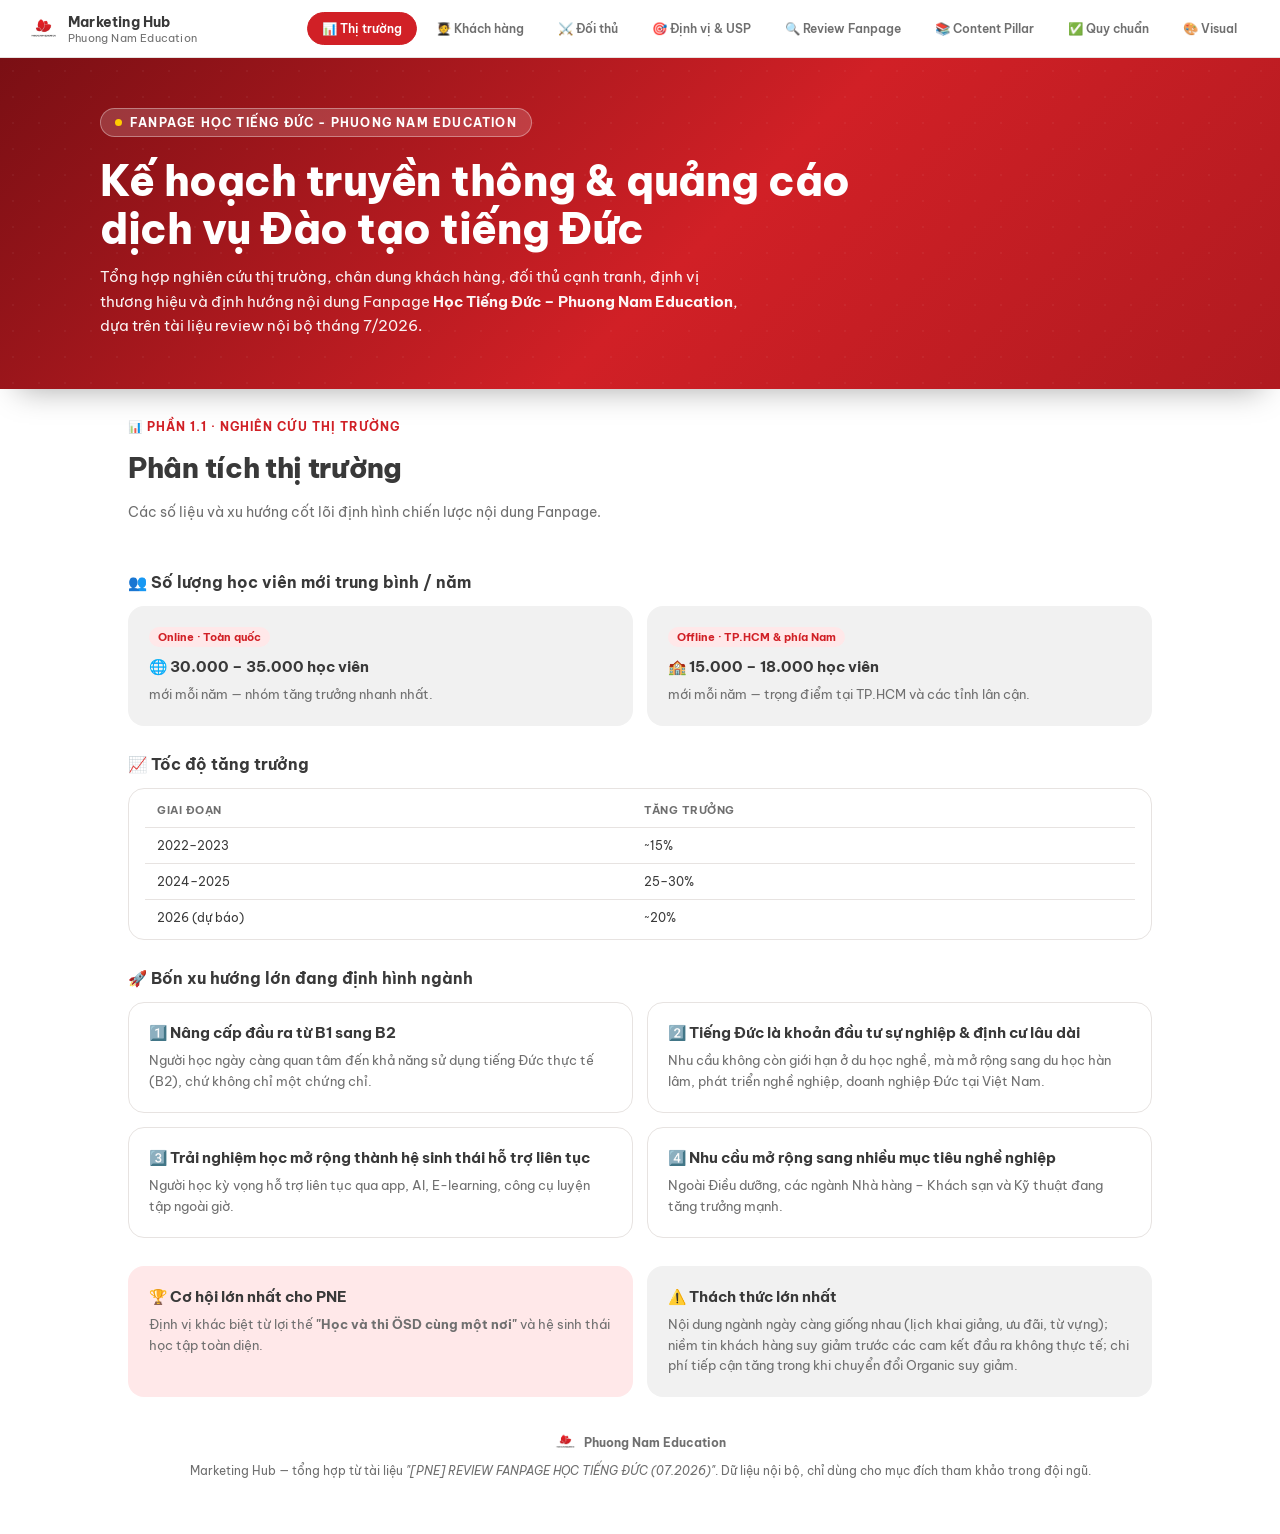
==== index.html @ 2442c5c2 "Add files via upload" ====
<html lang="vi"><head>
<meta charset="UTF-8">
<meta name="viewport" content="width=device-width, initial-scale=1.0">
<title>Marketing Hub · Phuong Nam Education</title>
<link rel="preconnect" href="https://fonts.googleapis.com">
<link rel="preconnect" href="https://fonts.gstatic.com" crossorigin="">
<link href="https://fonts.googleapis.com/css2?family=Be+Vietnam+Pro:ital,wght@0,400;0,500;0,600;0,700;0,800;1,400&amp;display=swap" rel="stylesheet">
<style>
  :root{
    --red:#D12026;
    --red-dark:#7A0F14;
    --red-mid:#B01A20;
    --red-soft:#E94B51;
    --red-pale:#FFE8E9;
    --gold:#FFCC00;
    --green:#1E9E4E;
    --green-bg:#EAF9EF;
    --bg:#FFFFFF;
    --panel:#F1F1F1;
    --ink:#393939;
    --ink-soft:#6F6F6F;
    --line:#E7E3E1;
    --radius:16px;
  }
  *{box-sizing:border-box;}
  html{scroll-behavior:smooth;}
  body{
    margin:0;
    font-family:'Be Vietnam Pro', sans-serif;
    color:var(--ink);
    background:var(--bg);
    -webkit-font-smoothing:antialiased;
  }
  a{color:inherit;}
  img{max-width:100%;display:block;}

  /* ===== Top bar ===== */
  .topbar{
    position:sticky; top:0; z-index:50;
    display:flex; align-items:center; justify-content:space-between; gap:16px;
    padding:12px 28px;
    background:rgba(255,255,255,0.94);
    backdrop-filter:blur(10px);
    border-bottom:1px solid var(--line);
  }
  .topbar .brand{display:flex; align-items:center; gap:10px; flex:none;}
  .topbar .brand img{height:30px; width:auto;}
  .topbar .brand-text{font-weight:700; font-size:13.5px; letter-spacing:.2px;}
  .topbar .brand-text span{display:block; font-weight:400; font-size:10.5px; color:var(--ink-soft);}
  nav.tabs{display:flex; gap:4px; overflow-x:auto; scrollbar-width:none;}
  nav.tabs::-webkit-scrollbar{display:none;}
  nav.tabs button{
    white-space:nowrap; cursor:pointer;
    font-family:inherit; font-size:12.3px; font-weight:600;
    padding:8px 14px; border-radius:999px; border:1.5px solid transparent;
    background:transparent;
    color:var(--ink-soft); text-decoration:none;
    transition:background .15s, color .15s, border-color .15s;
  }
  nav.tabs button:hover{background:var(--panel); color:var(--ink);}
  nav.tabs button.active{background:var(--red); color:#fff; border-color:var(--red);}

  /* ===== Hero ===== */
  .hero{
    position:relative;
    padding:50px 28px 50px;
    background:linear-gradient(135deg, var(--red-dark) 0%, var(--red) 55%, var(--red-mid) 100%);
    color:#fff;
    overflow:hidden;
    box-shadow:0 18px 30px -18px rgba(0,0,0,.35);
  }
  .hero::after{
    content:"";
    position:absolute; inset:0;
    background-image:radial-gradient(circle, rgba(255,255,255,.30) 1.5px, transparent 1.5px);
    background-size:26px 26px;
    opacity:.14;
    pointer-events:none;
  }
  .hero-deco{
    position:absolute; top:50%; right:-40px; transform:translateY(-50%);
    width:460px; height:460px; opacity:.16; pointer-events:none; z-index:1;
  }
  @media(max-width:900px){.hero-deco{display:none;}}
  .hero-inner{max-width:1080px; margin:0 auto; position:relative; z-index:2;}
  .hero .eyebrow{
    display:inline-flex; align-items:center; gap:8px;
    font-size:12px; font-weight:700; letter-spacing:1.2px; text-transform:uppercase;
    background:rgba(255,255,255,.16); border:1px solid rgba(255,255,255,.35);
    padding:6px 14px; border-radius:999px; margin-bottom:20px;
  }
  .hero .eyebrow .dot{width:7px; height:7px; border-radius:50%; background:var(--gold);}
  .hero h1{font-size:clamp(26px, 4vw, 42px); font-weight:800; line-height:1.14; margin:0 0 12px; letter-spacing:-.5px;}
  .hero p.lead{font-size:15px; max-width:640px; line-height:1.65; color:rgba(255,255,255,.95); margin:0 0 0px;}

  .hero-nav-title{font-size:11.5px; font-weight:700; text-transform:uppercase; letter-spacing:1px; color:rgba(255,255,255,.75); margin-bottom:12px;}
  .hero-nav{display:grid; grid-template-columns:repeat(4,1fr); gap:10px;}
  @media(max-width:820px){.hero-nav{grid-template-columns:repeat(2,1fr);}}
  .hero-nav button{
    all:unset; cursor:pointer; box-sizing:border-box; font-family:inherit;
    display:flex; flex-direction:column; gap:4px;
    background:rgba(255,255,255,.13); border:1px solid rgba(255,255,255,.28);
    border-radius:14px; padding:13px 14px; width:100%;
    transition:background .15s, transform .15s;
  }
  .hero-nav button:hover{background:rgba(255,255,255,.24); transform:translateY(-2px);}
  .hero-nav .hn-emoji{font-size:18px;}
  .hero-nav .hn-label{font-size:12px; font-weight:700; color:#fff;}
  .hero-nav .hn-sub{font-size:10.5px; color:rgba(255,255,255,.8); line-height:1.3;}

  /* ===== Sections ===== */
  main{max-width:1080px; margin:0 auto; padding:0 28px;}
  .section{display:none;}
  .section.visible{display:block; animation:fadein .25s ease;}
  @keyframes fadein{from{opacity:0; transform:translateY(6px);} to{opacity:1; transform:translateY(0);}}
  section.pane{padding:120px 0 84px;}
  .sec-head{margin-bottom:48px; max-width:760px;}
  .sec-tag{
    display:inline-block; font-size:11.5px; font-weight:700; color:var(--red);
    text-transform:uppercase; letter-spacing:1px; margin:30px 0px 16px;
  }
  .sec-head h2{font-size:clamp(21px,3vw,28px); font-weight:800; margin:0 0 16px; letter-spacing:-.3px;}
  .sec-head p{font-size:14px; color:var(--ink-soft); line-height:1.65; margin:0;}

  h3.block-title{font-size:15.5px; font-weight:700; margin:0 0 14px; display:flex; align-items:center; gap:7px;}

  /* Cards / grids */
  .grid{display:grid; gap:14px;}
  .grid-2{grid-template-columns:repeat(2,1fr);}
  .grid-3{grid-template-columns:repeat(3,1fr);}
  .grid-4{grid-template-columns:repeat(4,1fr);}
  @media(max-width:820px){.grid-2,.grid-3,.grid-4{grid-template-columns:1fr;}}

  .card{
    background:var(--panel); border-radius:var(--radius); padding:20px;
    border:1px solid transparent;
  }
  .card.outline{background:#fff; border:1px solid var(--line);}
  .card h3{font-size:14.8px; font-weight:700; margin:0 0 8px; display:flex; align-items:center; gap:7px;}
  .card p{font-size:12.9px; color:var(--ink-soft); line-height:1.62; margin:0;}
  .card .badge{
    display:inline-block; font-size:10.5px; font-weight:700; color:var(--red);
    background:var(--red-pale); padding:3px 9px; border-radius:999px; margin-bottom:10px;
  }

  .pill-row{display:flex; flex-wrap:wrap; gap:6px; margin-top:10px;}
  .pill{font-size:11px; font-weight:600; background:#fff; border:1px solid var(--line); padding:4px 10px; border-radius:999px; color:var(--ink-soft);}

  table{width:100%; border-collapse:collapse; font-size:12.6px;}
  th,td{text-align:left; padding:10px 12px; border-bottom:1px solid var(--line); vertical-align:top;}
  th{font-size:10.5px; text-transform:uppercase; letter-spacing:.5px; color:var(--ink-soft); font-weight:700;}
  tr:last-child td{border-bottom:none;}
  .table-wrap{background:#fff; border:1px solid var(--line); border-radius:var(--radius); overflow:hidden; padding:4px 16px;}
  .table-wrap.compact table{font-size:12px;}

  .stars{color:var(--gold); letter-spacing:1px; text-shadow:0 0 1px rgba(0,0,0,.25);}

  blockquote{
    margin:0; padding:15px 17px; background:#fff; border-left:3px solid var(--red);
    border-radius:0 10px 10px 0; font-style:italic; font-size:13px; color:var(--ink);
  }

  .accordion{border:1px solid var(--line); border-radius:var(--radius); overflow:hidden; background:#fff;}
  .accordion + .accordion{margin-top:12px;}
  .accordion summary{
    cursor:pointer; list-style:none; padding:16px 20px; font-weight:700; font-size:14px;
    display:flex; align-items:center; justify-content:space-between; gap:12px;
  }
  .accordion summary::-webkit-details-marker{display:none;}
  .accordion summary .chev{color:var(--red); font-size:13px; transition:transform .2s; flex:none;}
  .accordion[open] summary .chev{transform:rotate(90deg);}
  .accordion .acc-body{padding:0 20px 20px; font-size:13px; color:var(--ink-soft); line-height:1.7;}
  .accordion .acc-body h4{color:var(--ink); font-size:12.6px; margin:14px 0 6px;}
  .accordion .acc-body ul{margin:6px 0; padding-left:18px;}

  .swatch{border-radius:12px; height:70px; display:flex; align-items:flex-end; padding:8px; position:relative;}
  .swatch span{background:rgba(255,255,255,.9); font-size:10.5px; font-weight:700; padding:3px 7px; border-radius:6px;}

  /* Pair table for Do/Dont, symmetric rows */
  .pair-table{display:flex; flex-direction:column; gap:8px;}
  .pair-head{display:grid; grid-template-columns:1fr 1fr; gap:12px; margin-bottom:2px;}
  .pair-head span{font-size:11px; font-weight:700; text-transform:uppercase; letter-spacing:.6px;}
  .pair-head .h-do{color:var(--green);} .pair-head .h-dont{color:var(--red);}
  .pair-row{display:grid; grid-template-columns:1fr 1fr; gap:12px;}
  @media(max-width:680px){.pair-row{grid-template-columns:1fr;}}
  .pair-cell{font-size:12.6px; line-height:1.55; padding:10px 13px; border-radius:10px; display:flex; gap:8px; align-items:flex-start;}
  .pair-cell .ic{flex:none; font-size:13px; line-height:1.4;}
  .pair-cell.pc-do{background:var(--green-bg); border-left:3px solid var(--green);}
  .pair-cell.pc-dont{background:var(--red-pale); border-left:3px solid var(--red);}

  .hook-table td:first-child, .hook-table th:first-child{width:36px; text-align:center; font-weight:700; color:var(--red);}

  .checklist{background:#fff; border:1px solid var(--line); border-radius:var(--radius); padding:8px 20px;}
  .checklist ul{margin:0; padding-left:0; list-style:none; font-size:13px; color:var(--ink); line-height:1;}
  .checklist li{padding:11px 0; border-bottom:1px solid var(--line); display:flex; gap:10px; align-items:flex-start;}
  .checklist li:last-child{border-bottom:none;}
  .checklist li::before{content:"☐"; color:var(--red); font-size:15px; flex:none; line-height:1.3;}

  .moodboard-fig{background:#fff; border:1px solid var(--line); border-radius:var(--radius); overflow:hidden;}
  .moodboard-fig img{width:100%; display:block;}
  .moodboard-fig figcaption{padding:12px 18px; font-size:12px; color:var(--ink-soft); border-top:1px solid var(--line);}

  footer{padding:34px 28px 56px; text-align:center; color:var(--ink-soft); font-size:12px;}
  footer .brand-mini{display:flex; align-items:center; justify-content:center; gap:8px; margin-bottom:10px;}
  footer .brand-mini img{height:22px;}
</style>
</head>
<body>
<header class="topbar">
  <div class="brand">
    <img src="[data-uri]" alt="Phuong Nam Education">
    <div class="brand-text">Marketing Hub<span>Phuong Nam Education</span></div>
  </div>
  <nav class="tabs" id="tabnav">
    <button data-target="thi-truong" class="active">📊 Thị trường</button>
    <button data-target="khach-hang" class="">🧑‍🎓 Khách hàng</button>
    <button data-target="doi-thu" class="">⚔️ Đối thủ</button>
    <button data-target="dinh-vi" class="">🎯 Định vị &amp; USP</button>
    <button data-target="review" class="">🔍 Review Fanpage</button>
    <button data-target="content" class="">📚 Content Pillar</button>
    <button data-target="quy-chuan" class="">✅ Quy chuẩn</button>
    <button data-target="visual" class="">🎨 Visual</button>
  </nav>
</header>

<section class="hero">
  
  <div class="hero-inner">
    <div class="eyebrow"><span class="dot"></span>Fanpage Học Tiếng Đức - Phuong Nam Education</div>
    <h1>Kế hoạch truyền thông &amp; quảng cáo<br>dịch vụ Đào tạo tiếng Đức</h1>
    <p class="lead">Tổng hợp nghiên cứu thị trường, chân dung khách hàng, đối thủ cạnh tranh, định vị thương hiệu và định hướng nội dung Fanpage <strong>Học Tiếng Đức – Phuong Nam Education</strong>, dựa trên tài liệu review nội bộ tháng 7/2026.</p>
  </div>
</section>

<main>
<section class="section visible" id="thi-truong">
<div class="pane">
  <div class="sec-head">
    <span class="sec-tag">📊 Phần 1.1 · Nghiên cứu thị trường</span>
    <h2>Phân tích thị trường</h2>
    <p>Các số liệu và xu hướng cốt lõi định hình chiến lược nội dung Fanpage.</p>
  </div>

  <h3 class="block-title">👥 Số lượng học viên mới trung bình / năm</h3>
  <div class="grid grid-2" style="margin-bottom:28px;">
    <div class="card">
      <span class="badge">Online · Toàn quốc</span>
      <h3>🌐 30.000 – 35.000 học viên</h3>
      <p>mới mỗi năm — nhóm tăng trưởng nhanh nhất.</p>
    </div>
    <div class="card">
      <span class="badge">Offline · TP.HCM &amp; phía Nam</span>
      <h3>🏫 15.000 – 18.000 học viên</h3>
      <p>mới mỗi năm — trọng điểm tại TP.HCM và các tỉnh lân cận.</p>
    </div>
  </div>

  <h3 class="block-title">📈 Tốc độ tăng trưởng</h3>
  <div class="table-wrap compact" style="margin-bottom:28px;">
    <table>
      <tbody><tr><th>Giai đoạn</th><th>Tăng trưởng</th></tr>
      <tr><td>2022–2023</td><td>~15%</td></tr>
      <tr><td>2024–2025</td><td>25–30%</td></tr>
      <tr><td>2026 (dự báo)</td><td>~20%</td></tr>
    </tbody></table>
  </div>

  <h3 class="block-title">🚀 Bốn xu hướng lớn đang định hình ngành</h3>
  <div class="grid grid-2" style="margin-bottom:28px;">
    <div class="card outline">
      <h3>1️⃣ Nâng cấp đầu ra từ B1 sang B2</h3>
      <p>Người học ngày càng quan tâm đến khả năng sử dụng tiếng Đức thực tế (B2), chứ không chỉ một chứng chỉ.</p>
    </div>
    <div class="card outline">
      <h3>2️⃣ Tiếng Đức là khoản đầu tư sự nghiệp &amp; định cư lâu dài</h3>
      <p>Nhu cầu không còn giới hạn ở du học nghề, mà mở rộng sang du học hàn lâm, phát triển nghề nghiệp, doanh nghiệp Đức tại Việt Nam.</p>
    </div>
    <div class="card outline">
      <h3>3️⃣ Trải nghiệm học mở rộng thành hệ sinh thái hỗ trợ liên tục</h3>
      <p>Người học kỳ vọng hỗ trợ liên tục qua app, AI, E-learning, công cụ luyện tập ngoài giờ.</p>
    </div>
    <div class="card outline">
      <h3>4️⃣ Nhu cầu mở rộng sang nhiều mục tiêu nghề nghiệp</h3>
      <p>Ngoài Điều dưỡng, các ngành Nhà hàng – Khách sạn và Kỹ thuật đang tăng trưởng mạnh.</p>
    </div>
  </div>

  <div class="grid grid-2">
    <div class="card" style="background:var(--red-pale);">
      <h3>🏆 Cơ hội lớn nhất cho PNE</h3>
      <p>Định vị khác biệt từ lợi thế <strong>"Học và thi ÖSD cùng một nơi"</strong> và hệ sinh thái học tập toàn diện.</p>
    </div>
    <div class="card" style="background:var(--panel);">
      <h3>⚠️ Thách thức lớn nhất</h3>
      <p>Nội dung ngành ngày càng giống nhau (lịch khai giảng, ưu đãi, từ vựng); niềm tin khách hàng suy giảm trước các cam kết đầu ra không thực tế; chi phí tiếp cận tăng trong khi chuyển đổi Organic suy giảm.</p>
    </div>
  </div>
</div>
</section>
<section class="section" id="khach-hang">
<div class="pane">
  <div class="sec-head">
    <span class="sec-tag">🧑‍🎓 Phần 1.2 · Khách hàng &amp; Insight</span>
    <h2>Chân dung khách hàng</h2>
    <p>Sáu chân dung khách hàng chính, chia theo ba nhóm: Học sinh–Sinh viên, Phụ huynh, Người đi làm–Doanh nghiệp.</p>
  </div>

  <div class="grid grid-3">
    <div class="card outline">
      <span class="badge">HS–SV · 18–22 tuổi</span>
      <h3>🎒 Nam — Du học nghề</h3>
      <p><strong>Insight:</strong> "Sẵn sàng theo đuổi ngôn ngữ khó nếu thấy lộ trình đủ rõ để đi đến cùng."</p>
      <p style="margin-top:8px;"><strong>Rào cản:</strong> sợ không có năng khiếu, sợ học không kịp, khó phân biệt trung tâm thực chất.</p>
      <div class="pill-row"><span class="pill">TikTok</span><span class="pill">Facebook</span><span class="pill">Facebook Groups</span></div>
    </div>
    <div class="card outline">
      <span class="badge">HS–SV · 18–28 tuổi</span>
      <h3>🎓 Minh Anh — Du học Đại học/Thạc sĩ</h3>
      <p><strong>Insight:</strong> "Không chỉ cần một tấm bằng tiếng Đức; cần năng lực đủ để không tụt lại khi vào giảng đường."</p>
      <p style="margin-top:8px;"><strong>Rào cản:</strong> lo chương trình thiên về luyện thi, khó đánh giá chiều sâu chuyên môn giáo viên.</p>
      <div class="pill-row"><span class="pill">Google Search</span><span class="pill">YouTube</span><span class="pill">Threads</span></div>
    </div>
    <div class="card outline">
      <span class="badge">Phụ huynh · 40–55 tuổi</span>
      <h3>👩‍👧 Chị Mai — Phụ huynh học viên</h3>
      <p><strong>Insight:</strong> "Không thể học thay con, nhưng cần biết nơi mình chọn đủ trách nhiệm để không bỏ mặc con giữa hành trình."</p>
      <p style="margin-top:8px;"><strong>Rào cản:</strong> khó đánh giá chất lượng trước khi đăng ký, lo quảng cáo khác trải nghiệm thực tế.</p>
      <div class="pill-row"><span class="pill">Google Search</span><span class="pill">Website</span><span class="pill">Hội nhóm phụ huynh</span></div>
    </div>
    <div class="card outline">
      <span class="badge">Đi làm · 23–35 tuổi</span>
      <h3>💼 Quốc Huy — Du học nghề</h3>
      <p><strong>Insight:</strong> "Không còn nhiều thời gian để thử và sai; nơi tôi chọn phải giúp mình duy trì việc học đến cùng."</p>
      <p style="margin-top:8px;"><strong>Rào cản:</strong> lịch làm việc không ổn định, khó duy trì năng lượng sau giờ làm.</p>
      <div class="pill-row"><span class="pill">TikTok</span><span class="pill">Facebook</span><span class="pill">YouTube</span></div>
    </div>
    <div class="card outline">
      <span class="badge">Đi làm · 24–40 tuổi</span>
      <h3>📈 Thu Hà — Phát triển sự nghiệp</h3>
      <p><strong>Insight:</strong> "Không muốn học thêm một chứng chỉ; muốn tiếng Đức giúp làm việc tốt hơn."</p>
      <p style="margin-top:8px;"><strong>Rào cản:</strong> nội dung phổ thông không sát công việc, khó tìm chương trình đúng ngành.</p>
      <div class="pill-row"><span class="pill">LinkedIn</span><span class="pill">Facebook</span><span class="pill">Workshop chuyên ngành</span></div>
    </div>
    <div class="card outline">
      <span class="badge">B2B · 30–50 tuổi</span>
      <h3>🏢 Anh Tuấn — Đào tạo nội bộ</h3>
      <p><strong>Insight:</strong> "Không cần khóa học đại trà; cần đối tác hiểu mục tiêu kinh doanh và chứng minh được hiệu quả đào tạo."</p>
      <p style="margin-top:8px;"><strong>Rào cản:</strong> chương trình có sẵn không phù hợp, khó đo lường hiệu quả sau đào tạo.</p>
      <div class="pill-row"><span class="pill">LinkedIn</span><span class="pill">Sự kiện DN</span><span class="pill">Đối tác giới thiệu</span></div>
    </div>
  </div>

  <h3 class="block-title" style="margin-top:30px;">💬 Insight ẩn — điều khách hàng không nói ra</h3>
  <div class="grid grid-2">
    <blockquote>Khách hàng không chỉ cần tin PNE giỏi, mà cần tin <strong>bản thân mình có thể theo được</strong>.</blockquote>
    <blockquote>Khách hàng không tìm một lời hứa đổi đời; họ tìm một <strong>lộ trình khiến tương lai bớt mơ hồ</strong>.</blockquote>
    <blockquote>Người chọn Offline đang mua một <strong>môi trường buộc bản thân duy trì kỷ luật</strong>.</blockquote>
    <blockquote>Người chọn Online không tìm cách học dễ hơn, mà tìm cách để <strong>việc học tồn tại được trong cuộc sống của họ</strong>.</blockquote>
    <blockquote>Khách hàng <strong>sợ mất thời gian hơn cả mất học phí</strong> — một lựa chọn sai có thể lỡ cả kỳ tuyển sinh.</blockquote>
    <blockquote>Khách hàng càng thấy nhiều lời cam kết, họ càng cần <strong>nhiều bằng chứng hơn để tin</strong>.</blockquote>
  </div>
</div>
</section>
<section class="section" id="doi-thu">
<div class="pane">
  <div class="sec-head">
    <span class="sec-tag">⚔️ Phần 1.3 · Đối thủ cạnh tranh</span>
    <h2>Cấu trúc cạnh tranh trên Fanpage</h2>
    <p>Năm nhóm đối thủ cạnh tranh trực tiếp hoặc gián tiếp sự chú ý, niềm tin và quyết định đăng ký của người học trên môi trường số.</p>
  </div>

  <div class="accordion" open="">
    <summary>🏛️ 1. Tổ chức khảo thí &amp; thương hiệu chuẩn quốc tế <span class="chev">›</span></summary>
    <div class="acc-body">
      <p><em>Goethe-Institut HCMC, CMMB Việt Nam (TELC), Deutsch Campus HCMC (ÖSD)</em></p>
      <h4>✅ Điểm mạnh</h4><ul><li>Uy tín thương hiệu gần như không cần giải thích</li><li>Nguồn kiến thức, thông tin kỳ thi chính thống</li></ul>
      <h4>⚠️ Điểm hạn chế</h4><ul><li>Nội dung mang tính thể chế, tạo khoảng cách với người mới bắt đầu</li><li>Ít cá nhân hóa thông điệp theo từng nhóm học viên</li></ul>
    </div>
  </div>

  <div class="accordion">
    <summary>✈️ 2. Trung tâm kết hợp du học &amp; định hướng nghề nghiệp <span class="chev">›</span></summary>
    <div class="acc-body">
      <p><em>CMMB Việt Nam, IECS, EduGo, German Link, SHD Academy</em></p>
      <h4>✅ Điểm mạnh</h4><ul><li>Nội dung dễ chạm mong muốn du học nghề, nhiều chất liệu cảm xúc</li></ul>
      <h4>⚠️ Điểm hạn chế</h4><ul><li>Nội dung tiếng Đức dễ bị đặt dưới nội dung du học/tuyển sinh</li><li>Ít phục vụ nhóm du học hàn lâm, người đi làm tại Việt Nam</li></ul>
    </div>
  </div>

  <div class="accordion">
    <summary>📖 3. Trung tâm chuyên sâu về đào tạo tiếng Đức <span class="chev">›</span></summary>
    <div class="acc-body">
      <p><em>Trung tâm ngoại ngữ ĐH KHXH&amp;NV Tp.HCM, German Center (ST), Deutsch Zentrum</em> — nhóm cạnh tranh gần nhất với PNE.</p>
      <h4>✅ Điểm mạnh</h4><ul><li>Thông điệp tập trung, khách hàng dễ hiểu sản phẩm chính</li><li>Dễ tạo nội dung đều đặn từ giáo trình và lớp học</li></ul>
      <h4>⚠️ Điểm hạn chế</h4><ul><li>Nội dung dễ rơi vào công thức giống nhau: từ vựng, lịch khai giảng, ưu đãi, điểm thi</li><li>Chất lượng thường được tuyên bố nhiều hơn được chứng minh</li></ul>
    </div>
  </div>

  <div class="accordion">
    <summary>🎥 4. Giáo viên cá nhân &amp; thương hiệu chuyên gia <span class="chev">›</span></summary>
    <div class="acc-body">
      <p><em>Tiếng Đức Frau Mai, Tùng Deutsch, Học tiếng Đức cùng PRIMA</em></p>
      <h4>✅ Điểm mạnh</h4><ul><li>Gương mặt và cá tính rõ ràng, dễ tạo kết nối cảm xúc, phản hồi nhanh</li></ul>
      <h4>⚠️ Điểm hạn chế</h4><ul><li>Chất lượng phụ thuộc một cá nhân, khó bảo đảm khi mở rộng, thiếu hệ thống khảo thí</li></ul>
    </div>
  </div>

  <div class="accordion">
    <summary>📱 5. Kênh nội dung &amp; nền tảng học miễn phí <span class="chev">›</span></summary>
    <div class="acc-body">
      <p><em>Duolingo, Todaii German, Memrise, các cộng đồng Ausbildung</em> — cạnh tranh trực tiếp thời gian &amp; sự chú ý, không phải sản phẩm.</p>
      <h4>✅ Điểm mạnh</h4><ul><li>Rào cản tiếp cận gần như bằng không, đáp ứng ngay câu hỏi của người học</li></ul>
      <h4>⚠️ Điểm hạn chế</h4><ul><li>Chất lượng thông tin không đồng đều, kiến thức rời rạc, không tạo lộ trình</li></ul>
    </div>
  </div>
</div>
</section>
<section class="section" id="dinh-vi">
<div class="pane">
  <div class="sec-head">
    <span class="sec-tag">🎯 Phần 2 · Chiến lược Marketing</span>
    <h2>Phân khúc, Định vị &amp; USP</h2>
    <p>Năm phân khúc khách hàng (Segmentation), định vị thương hiệu (Positioning) và hệ thống USP làm nền tảng cho toàn bộ nội dung Fanpage.</p>
  </div>

  <h3 class="block-title">🛒 Phân khúc khách hàng</h3>
  <div class="table-wrap" style="margin-bottom:30px;">
    <table>
      <tbody><tr><th>Phân khúc</th><th>Quy mô</th><th>Tiềm năng</th><th>Mức chi trả</th><th>Độ khó tiếp cận</th></tr>
      <tr><td>Du học nghề Đức (Mass Market)</td><td>40–45%</td><td class="stars">★★★★★</td><td>Trung bình</td><td>🟢 Dễ</td></tr>
      <tr><td>Du học Hàn lâm (Academic Premium)</td><td>20–25%</td><td class="stars">★★★★☆</td><td>Cao</td><td>🟡 Trung bình</td></tr>
      <tr><td>Người đi làm phát triển sự nghiệp</td><td>15–20%</td><td class="stars">★★★★☆</td><td>Cao</td><td>🟡 Trung bình</td></tr>
      <tr><td>Phụ huynh đầu tư giáo dục</td><td>10–15%</td><td class="stars">★★★☆☆</td><td>Cao</td><td>🟡 Trung bình</td></tr>
      <tr><td>Khách hàng doanh nghiệp (B2B)</td><td>5–10%</td><td class="stars">★★★★☆</td><td>Rất cao</td><td>🔴 Khó</td></tr>
    </tbody></table>
  </div>

  <h3 class="block-title">🗺️ Định vị thương hiệu</h3>
  <div class="grid grid-2" style="margin-bottom:30px;">
    <div class="card" style="background:var(--red); color:#fff;">
      <span class="badge" style="background:rgba(255,255,255,.2); color:#fff;">💬 Positioning Statement</span>
      <p style="color:#fff; font-size:13.5px; line-height:1.75;">Dành cho những học viên cần một lộ trình tiếng Đức đáng tin cậy để du học hay phát triển sự nghiệp, Phuong Nam Education (PNE) là Trung tâm đào tạo &amp; khảo thí ÖSD mang đến giải pháp toàn diện từ vạch xuất phát đến chứng chỉ đầu ra. Bằng 15 năm kinh nghiệm và hệ sinh thái hỗ trợ 24/7, PNE cam kết đồng hành giúp học viên vững vàng tiến độ, xóa bỏ nỗi lo đứt gãy và chinh phục mục tiêu đến cùng.</p>
    </div>
    <div class="card outline">
      <h3>⭐ Định vị cốt lõi</h3>
      <p style="font-size:15px; font-weight:700; color:var(--red); margin-bottom:12px;">"Người đồng hành đáng tin cậy trên hành trình học và thi tiếng Đức."</p>
      <div class="pill-row">
        <span class="pill">An tâm</span><span class="pill">Đồng hành</span><span class="pill">Vững vàng</span><span class="pill">Tin cậy</span>
      </div>
      <p style="margin-top:12px;">Bốn điểm khác biệt: tích hợp đào tạo &amp; khảo thí ÖSD trong cùng hệ thống · hỗ trợ trước-trong-sau giờ học · lớp học đề cao tương tác · linh hoạt hình thức học.</p>
    </div>
  </div>

  <h3 class="block-title">💎 Hệ thống USP</h3>
  <div class="grid grid-3">
    <div class="card" style="background:var(--red-pale); grid-column:1 / -1;">
      <span class="badge">🔑 USP cốt lõi</span>
      <h3>🎓 Học và thi ÖSD cùng một nơi</h3>
      <p>PNE đồng hành từ xây nền tảng, luyện thi đến tham gia kỳ thi ÖSD trong cùng một hệ thống — giảm gián đoạn, tăng an tâm. Tính khác biệt cao vì số đơn vị được cấp phép liên kết tổ chức thi ÖSD tại TP.HCM còn hạn chế.</p>
    </div>
    <div class="card outline"><h3>📱 Hệ sinh thái học tập toàn diện</h3><p>PNE HUB, App Học Tiếng Đức PNE và nền tảng E-learning giúp việc học tiếp diễn liên tục trước, trong và sau giờ lên lớp.</p></div>
    <div class="card outline"><h3>🔀 Hình thức học đa dạng</h3><p>Offline, Online, 1 kèm 1 trong cùng một hệ thống, giúp học viên duy trì lộ trình dù hoàn cảnh cá nhân thay đổi.</p></div>
    <div class="card outline"><h3>💻 Lớp học thử tiếng Đức online miễn phí</h3><p>Khách hàng trải nghiệm chất lượng đào tạo thực tế trước khi quyết định đăng ký — giảm rào cản ra quyết định và tạo nguồn nội dung Social mạnh mẽ.</p></div>
  </div>
</div>
</section>
<section class="section" id="review">
<div class="pane">
  <div class="sec-head">
    <span class="sec-tag">🔍 Phần 3 · Review hiện trạng (01/05 – 20/07/2026)</span>
    <h2>Đánh giá kênh Fanpage Organic</h2>
    <p>Fanpage đang thực hiện khá tốt vai trò tuyển sinh &amp; thông tin, nhưng chưa khai thác tương xứng hai vai trò quan trọng hơn: <strong>xây dựng thương hiệu</strong> và <strong>nuôi dưỡng niềm tin</strong>.</p>
  </div>

  <div class="grid grid-2" style="margin-bottom:26px;">
    <div class="card outline">
      <h3>👁️ First impression &amp; hồ sơ trang</h3>
      <p>Tên trang, URL rõ ràng, hỗ trợ tốt cho tìm kiếm. Tuy nhiên: phần giới thiệu chưa nêu bật vai trò đào tạo + khảo thí ÖSD; chỉ có 1 đánh giá (chưa đủ social proof); địa chỉ còn lỗi trình bày; hệ thống liên kết chưa tích hợp Website/TikTok/Zalo OA.</p>
    </div>
    <div class="card outline">
      <h3>🔗 Mức độ thể hiện Brand Emotion</h3>
      <p>Thể hiện tốt "uy tín" và "chuyên môn", nhưng còn thiếu cảm giác "được đồng hành" và "an tâm". Một số CTA như "Đăng ký ngay", "Deal", "Hết chỗ" vô tình tạo cảm xúc khẩn cấp hơn là an tâm.</p>
    </div>
  </div>

  <h3 class="block-title">📅 Tần suất Content Pillar hiện tại (01/05–20/07/2026, 38 bài)</h3>
  <div class="table-wrap" style="margin-bottom:26px;">
    <table>
      <tbody><tr><th>Content Pillar</th><th>Content Angle</th><th>Số bài</th><th>Tần suất</th></tr>
      <tr><td rowspan="3">Branding</td><td>Tuyển sinh &amp; Khai giảng</td><td>5</td><td>13%</td></tr>
      <tr><td>Khảo thí ÖSD</td><td>7</td><td>18%</td></tr>
      <tr><td>Lớp học thử miễn phí</td><td>10</td><td>26%</td></tr>
      <tr><td rowspan="2">Engagement</td><td>Kiến thức tiếng Đức</td><td>12</td><td>32%</td></tr>
      <tr><td>Giải trí &amp; bắt trend</td><td>3</td><td>8%</td></tr>
    </tbody></table>
  </div>

  <div class="grid grid-2">
    <div class="card" style="background:var(--panel);">
      <h3>✅ Điểm mạnh hiện tại</h3>
      <p>Chủ đề đa dạng · duy trì đăng đều · có cả nội dung ngắn và video · tính giáo dục tốt.</p>
    </div>
    <div class="card" style="background:var(--red-pale);">
      <h3>🚧 Điểm hạn chế cần khắc phục</h3>
      <p>Chưa có series dài hạn · chưa có tuyến nội dung riêng theo Persona · thiếu nội dung theo Customer Journey · thiếu tuyến chứng minh USP · thiếu nội dung tạo Brand Recall · Insight khai thác còn ở mức bề mặt.</p>
    </div>
  </div>
</div>
</section>
<section class="section" id="content">
<div class="pane">
  <div class="sec-head">
    <span class="sec-tag">📚 Phần 3.5 · Đề xuất định hướng nội dung</span>
    <h2>Khung 5 Content Pillar</h2>
    <p>Chuyển dịch từ tư duy <em>"đăng để bán khóa học"</em> sang <em>"đăng để xây thương hiệu, nuôi dưỡng niềm tin và hỗ trợ chuyển đổi"</em>. Mỗi bài viết theo cấu trúc hành vi: <strong>Dừng lại → Xem tiếp → Follow → Tin tưởng → Mua</strong>.</p>
  </div>

  <h3 class="block-title">🧭 Phân bổ theo hành trình khách hàng</h3>
  <div class="table-wrap" style="margin-bottom:34px;">
    <table>
      <tbody><tr><th>Giai đoạn</th><th>Câu hỏi tâm lý</th><th>Nội dung tương ứng</th></tr>
      <tr><td>🌱 Người lạ (Awareness)</td><td>"Nội dung này có liên quan đến tôi không?"</td><td>Chẩn đoán, sai lầm, tình huống, self-test (Pillar 1)</td></tr>
      <tr><td>🔁 Người xem lặp lại (Consideration)</td><td>"Page này có tiếp tục hữu ích không?"</td><td>Series chuyên môn, chữa bài, luyện kỹ năng (Pillar 2)</td></tr>
      <tr><td>👍 Người cân nhắc (Trust)</td><td>"PNE có thật sự giải quyết được vấn đề của tôi không?"</td><td>Lớp học thật, case study, hệ sinh thái (Pillar 3)</td></tr>
      <tr><td>💰 Người sẵn sàng mua (Conversion)</td><td>"Lớp nào phù hợp và quyết định này có an toàn không?"</td><td>Lộ trình theo Persona, lịch khai giảng, so sánh (Pillar 4, 5)</td></tr>
    </tbody></table>
  </div>

  <h3 class="block-title">🧱 5 Content Pillar</h3>
  <div class="grid grid-3" style="margin-bottom:14px;">
    <div class="card outline">
      <span class="badge">25%</span>
      <h3>🩺 1. Nhận diện đúng điểm nghẽn</h3>
      <p>Awareness. Đặt người xem vào tình huống thực tế để tự nhận ra lỗ hổng kiến thức.</p>
    </div>
    <div class="card outline">
      <span class="badge">25%</span>
      <h3>🎯 2. Học để dùng, thi để đạt</h3>
      <p>Awareness &amp; Consideration. Khai thác USP cốt lõi "Học và thi ÖSD cùng một nơi".</p>
    </div>
    <div class="card" style="background:var(--red-pale);">
      <span class="badge">30%</span>
      <h3>🏫 3. Bên trong hành trình PNE</h3>
      <p>Consideration &amp; Trust — Pillar quan trọng nhất. Biến USP thành bằng chứng thực tế qua góc nhìn học viên.</p>
    </div>
    <div class="card outline">
      <span class="badge">15%</span>
      <h3>⭐️ 4. Quyết định đúng cho từng mục tiêu</h3>
      <p>Conversion. Xử lý rào cản ra quyết định theo từng Persona.</p>
    </div>
    <div class="card outline">
      <span class="badge">5%</span>
      <h3>👨‍👩‍👧 5. Góc Phụ huynh &amp; B2B</h3>
      <p>Conversion &amp; Loyalty. Lấp khoảng trống: phụ huynh cần xoa dịu lo lắng, B2B cần case study.</p>
    </div>
    <div class="card" style="background:var(--panel);">
      <h3>⚖️ Nguyên tắc phân bổ</h3>
      <p><strong>80%</strong> nội dung giáo dục &amp; xây niềm tin (Pillar 1–3), chỉ <strong>20%</strong> hướng trực tiếp đến chuyển đổi (Pillar 4–5). Meme/trend/văn hoá không còn là Pillar riêng — tối đa 10–15%/tháng.</p>
    </div>
  </div>

  <details class="accordion">
    <summary>📋 Xem chi tiết Content Angle theo từng Pillar <span class="chev">›</span></summary>
    <div class="acc-body">

      <h4>🩺 Pillar 1 — Nhận diện đúng điểm nghẽn</h4>
      <table>
        <tbody><tr><th>Content Angle</th><th>Mô tả</th><th>Định dạng</th></tr>
        <tr><td>Chẩn đoán lỗi sai phổ biến</td><td>Phân tích lỗi đặc trưng của người Việt (ngữ pháp, phát âm, dùng từ, cấu trúc câu), chỉ nguyên nhân gốc và cách sửa</td><td>Reels 30–60s, Carousel tự chẩn đoán</td></tr>
        <tr><td>Tự kiểm tra trình độ nhanh</td><td>Bài test 30–60 giây theo từng trình độ A1–B2, giúp người xem tự nhận ra lỗ hổng</td><td>Poll/Quiz, ảnh bài làm có chú thích</td></tr>
        <tr><td>Tình huống giao tiếp thực tế</td><td>Đặt người xem vào tình huống cụ thể (đặt món, phỏng vấn, viết email), phân tích các cách trả lời</td><td>Reels, bài viết ngắn</td></tr>
        <tr><td>So sánh sách vở vs thực tế</td><td>Khác biệt giữa tiếng Đức trên sách và tiếng Đức trong công việc, du học, đời sống</td><td>Carousel infographic, Reels</td></tr>
        <tr><td>Lỗi người Việt thường gặp</td><td>Phát âm, chia động từ, mạo từ, cấu trúc câu — nguyên nhân và cách tránh</td><td>Carousel, Reels, post hỏi đáp</td></tr>
        <tr><td>Nhận diện dấu hiệu học sai hướng</td><td>Dấu hiệu người học chưa nên luyện đề, hoặc đang học sai phương pháp</td><td>Bài viết ngắn, carousel</td></tr>
        <tr><td>Góc nhìn cho người đi làm</td><td>Học mãi không đều: do lịch học hay thói quen? Online kém hiệu quả vì hình thức hay vì lớp thiếu tương tác?</td><td>Bài viết chuyên sâu, carousel</td></tr>
      </tbody></table>

      <h4 style="margin-top:20px;">🎯 Pillar 2 — Học để dùng, thi để đạt</h4>
      <table>
        <tbody><tr><th>Content Angle</th><th>Mô tả</th><th>Định dạng</th></tr>
        <tr><td>Giải mã kỳ thi ÖSD</td><td>Tiêu chí chấm giải thích bằng bài làm thật, cấu trúc đề, lỗi thường mắc, mẹo phân bổ thời gian</td><td>Series video với giáo viên, livestream chữa bài</td></tr>
        <tr><td>Luyện kỹ năng chuyên sâu</td><td>Mẹo luyện Nghe–Nói–Đọc–Viết theo tình huống thực tế</td><td>Carousel "trước–sau", worksheet</td></tr>
        <tr><td>Tiếng Đức chuyên ngành</td><td>Từ vựng, mẫu câu cho Điều dưỡng, Nhà hàng–Khách sạn, Kỹ thuật, Sản xuất</td><td>Reels, carousel, long-form</td></tr>
        <tr><td>Chữa bài thật</td><td>Video chữa trực tiếp lỗi sai: phiên bản đầu → sửa → thực hành → phiên bản sau</td><td>Video ngắn, carousel trước–sau</td></tr>
        <tr><td>Luyện nghe–nói trong lớp</td><td>Cách tổ chức luyện nghe–nói, hoạt động tương tác, cách giáo viên sửa lỗi</td><td>Video lớp học thật, POV học viên</td></tr>
        <tr><td>Chuẩn bị tâm lý phòng thi</td><td>Những lỗi thường gặp trong 3 tháng trước thi, tâm lý phòng thi</td><td>Bài viết chuyên sâu, video tư vấn</td></tr>
        <tr><td>Giải đề có phương pháp</td><td>Giải một phần đề thi, tập trung cách tư duy thay vì học thuộc</td><td>Series video, carousel</td></tr>
      </tbody></table>

      <h4 style="margin-top:20px;">🏫 Pillar 3 — Bên trong hành trình PNE</h4>
      <table>
        <tbody><tr><th>Content Angle</th><th>Mô tả</th><th>Định dạng</th></tr>
        <tr><td>Theo chân học viên: test đầu vào → mốc thi ÖSD</td><td>Hành trình thực tế: điểm xuất phát, điểm nghẽn, cách xử lý, tiến bộ</td><td>Video documentary ngắn, series 6–8 tập</td></tr>
        <tr><td>Một giờ học thật tại PNE</td><td>Số lượt nói/tương tác/sửa lỗi trong một buổi học, cách phân bổ sĩ số</td><td>Video lớp học thật, POV học viên</td></tr>
        <tr><td>Theo dõi lỗi sai qua nhiều buổi</td><td>Một lỗi được giáo viên theo dõi và sửa qua nhiều buổi như thế nào</td><td>Video ngắn, carousel</td></tr>
        <tr><td>Tương tác trong lớp</td><td>Tương tác thầy–trò, trò–trò; cách tạo cơ hội thực hành</td><td>Video lớp học, ảnh có câu chuyện</td></tr>
        <tr><td>Hệ sinh thái số trong hành động</td><td>Sau giờ học: học viên dùng PNE HUB, App, E-learning để làm gì</td><td>Screen recording, video hướng dẫn</td></tr>
        <tr><td>Trải nghiệm Online ngoài TP.HCM</td><td>Học viên ở tỉnh xa trải nghiệm lớp, tương tác với giáo viên và bạn học</td><td>Video, phỏng vấn học viên</td></tr>
        <tr><td>PNE hỗ trợ khi gặp khó khăn</td><td>Khi hụt kiến thức hoặc đổi lịch, PNE hỗ trợ ra sao</td><td>Case study, phỏng vấn</td></tr>
        <tr><td>Hậu trường chuyên môn trước ngày thi</td><td>Chuẩn bị năng lực ngôn ngữ + tâm lý phòng thi, quy trình đăng ký–dự thi–nhận kết quả</td><td>Video documentary, album ảnh</td></tr>
        <tr><td>Lớp học thử giúp kiểm chứng gì</td><td>Một buổi học thử giúp kiểm chứng những tiêu chí nào về chất lượng</td><td>Video học thử, checklist</td></tr>
      </tbody></table>

      <h4 style="margin-top:20px;">🧭 Pillar 4 — Quyết định đúng cho từng mục tiêu (theo Persona)</h4>
      <table>
        <tbody><tr><th>Persona</th><th>Mô tả</th><th>Định dạng</th></tr>
        <tr><td>Du học nghề (35%)</td><td>Nếu trễ B1/B2, mốc hồ sơ nào bị ảnh hưởng? Rủi ro khi chọn khóa cấp tốc</td><td>Carousel ra quyết định, FAQ, video tư vấn</td></tr>
        <tr><td>Du học hàn lâm (20%)</td><td>Khác biệt giữa tiếng Đức để thi và tiếng Đức để theo bài đại học</td><td>Carousel, bài viết chuyên sâu</td></tr>
        <tr><td>Đi làm — du học nghề (15%)</td><td>Lộ trình thực tế khi chỉ có buổi tối/cuối tuần; chi phí của việc trì hoãn</td><td>Carousel, video tư vấn</td></tr>
        <tr><td>Đi làm — phát triển sự nghiệp (10%)</td><td>Học tiếng Đức để tạo lợi thế tại doanh nghiệp Đức ở Việt Nam</td><td>Bài viết chuyên sâu, case study</td></tr>
        <tr><td>Phụ huynh (10%)</td><td>Cách kiểm chứng trung tâm ngoài nghe tư vấn, dấu hiệu cam kết thiếu căn cứ</td><td>Checklist, bài viết chuyên sâu</td></tr>
        <tr><td>Doanh nghiệp (10%)</td><td>Đào tạo theo tình huống công việc khác lớp đại trà thế nào</td><td>Case study, webinar</td></tr>
      </tbody></table>

      <h4 style="margin-top:20px;">👨‍👩‍👧 Pillar 5 — Góc Phụ huynh &amp; B2B</h4>
      <table>
        <tbody><tr><th>Content Angle</th><th>Mô tả</th><th>Định dạng</th></tr>
        <tr><td>Phụ huynh: Lộ trình an toàn cho con</td><td>Quy trình theo dõi tiến độ, bằng chứng học tập — series "Lộ trình an toàn cho con"</td><td>Bài viết chuyên sâu, infographic, video</td></tr>
        <tr><td>Phụ huynh: Kiểm chứng trung tâm</td><td>5 câu hỏi "xoáy sâu" nên hỏi trước khi đóng học phí</td><td>Checklist, carousel</td></tr>
        <tr><td>Phụ huynh: Tài chính minh bạch</td><td>Lên kế hoạch tài chính, so sánh chi phí giữa các lựa chọn</td><td>Infographic, bài viết</td></tr>
        <tr><td>Doanh nghiệp: Giải pháp đào tạo theo nhu cầu</td><td>Chương trình thiết kế riêng theo tình huống công việc, khảo sát đầu vào</td><td>Case study, webinar, bài viết chuyên sâu</td></tr>
        <tr><td>Doanh nghiệp: Đo lường hiệu quả đào tạo</td><td>Báo cáo tiến độ, đánh giá đầu ra, ROI của đào tạo</td><td>Case study, infographic</td></tr>
      </tbody></table>

    </div>
  </details>

  
  

  
  
  <p style="font-size:12px; color:var(--ink-soft);"><em>Nguyên tắc: mỗi bài chỉ một CTA chính, đúng giai đoạn hành trình; Lead Magnet phải giải quyết đúng vấn đề bài viết.</em></p>
</div>
</section>
<section class="section" id="quy-chuan">
<div class="pane">
  <div class="sec-head">
    <span class="sec-tag">✅ Phần 4 · Quy chuẩn truyền thông</span>
    <h2>Do / Don't khi triển khai nội dung</h2>
    <p>Bộ quy chuẩn bắt buộc cho Copywriter, Designer và Video Editor. Khi có xung đột giữa bắt trend, tăng chuyển đổi và độ chính xác: ưu tiên <strong>đúng phạm vi sản phẩm → minh bạch → đúng định vị → dễ hiểu → hấp dẫn</strong>.</p>
  </div>

  <div class="accordion" open="">
    <summary>🗣️ Cách gọi đối tượng &amp; xưng hô <span class="chev">›</span></summary>
    <div class="acc-body">
      <div class="pair-table">
        <div class="pair-head"><span class="h-do">✅ Nên</span><span class="h-dont">🚫 Không nên</span></div>
        <div class="pair-row">
          <div class="pair-cell pc-do"><span class="ic">✅</span>Gọi theo vai trò thực tế: bạn, người học, học viên, phụ huynh, người đi làm, doanh nghiệp</div>
          <div class="pair-cell pc-dont"><span class="ic">🚫</span>Gọi tất cả người xem là du học sinh, ứng viên du học nghề hoặc người chuẩn bị bay Đức</div>
        </div>
        <div class="pair-row">
          <div class="pair-cell pc-do"><span class="ic">✅</span>Tự xưng "Phuong Nam Education" / "PNE" sau khi đã nhắc tên đầy đủ</div>
          <div class="pair-cell pc-dont"><span class="ic">🚫</span>Dùng giọng quá suồng sã trong bài cần xây uy tín</div>
        </div>
        <div class="pair-row">
          <div class="pair-cell pc-do"><span class="ic">✅</span>Dùng "giáo viên"</div>
          <div class="pair-cell pc-dont"><span class="ic">🚫</span>Dùng "giảng viên"</div>
        </div>
        <div class="pair-row">
          <div class="pair-cell pc-do"><span class="ic">✅</span>Chỉ dùng "PNE-er" khi nói với học viên hoặc cựu học viên PNE</div>
          <div class="pair-cell pc-dont"><span class="ic">🚫</span>Gọi người lạ (chưa học) là "PNE-er"</div>
        </div>
      </div>
    </div>
  </div>

  <div class="accordion">
    <summary>🏷️ Định vị sản phẩm <span class="chev">›</span></summary>
    <div class="acc-body">
      <div class="pair-table">
        <div class="pair-head"><span class="h-do">✅ Nên</span><span class="h-dont">🚫 Không nên</span></div>
        <div class="pair-row">
          <div class="pair-cell pc-do"><span class="ic">✅</span>Gọi đúng tên sản phẩm: khóa tiếng Đức A1–B2, lớp nhóm, 1 kèm 1, Online, Offline, thông thường/cấp tốc</div>
          <div class="pair-cell pc-dont"><span class="ic">🚫</span>Gọi khóa tiếng Đức là "chương trình du học Đức", "lộ trình du học nghề" hoặc "gói sang Đức"</div>
        </div>
        <div class="pair-row">
          <div class="pair-cell pc-do"><span class="ic">✅</span>Định vị PNE là đơn vị đào tạo &amp; liên kết tổ chức thi ÖSD trong cùng một hệ thống</div>
          <div class="pair-cell pc-dont"><span class="ic">🚫</span>Suy diễn học tại nơi thi thành "dễ đỗ hơn" hoặc "được ưu tiên"</div>
        </div>
        <div class="pair-row">
          <div class="pair-cell pc-do"><span class="ic">✅</span>Nhấn mạnh "học để sử dụng được tiếng Đức; thi để xác nhận năng lực"</div>
          <div class="pair-cell pc-dont"><span class="ic">🚫</span>Bán chứng chỉ như kết quả duy nhất</div>
        </div>
        <div class="pair-row">
          <div class="pair-cell pc-do"><span class="ic">✅</span>Mô tả khóa cấp tốc là chương trình cường độ cao hơn, cần tự học nhiều hơn</div>
          <div class="pair-cell pc-dont"><span class="ic">🚫</span>Gọi cấp tốc là "đường tắt" hoặc "chắc chắn đạt bằng nhanh"</div>
        </div>
        <div class="pair-row">
          <div class="pair-cell pc-do"><span class="ic">✅</span>Tư vấn Online/Offline theo mục tiêu, lịch cá nhân, vị trí, mức độ tự giác</div>
          <div class="pair-cell pc-dont"><span class="ic">🚫</span>Khẳng định Online hoặc Offline luôn tốt hơn hình thức còn lại</div>
        </div>
      </div>
    </div>
  </div>

  <div class="accordion">
    <summary>⚠️ Từ ngữ nhạy cảm &amp; cam kết <span class="chev">›</span></summary>
    <div class="acc-body">
      <div class="pair-table">
        <div class="pair-head"><span class="h-do">✅ Nên</span><span class="h-dont">🚫 Không nên</span></div>
        <div class="pair-row">
          <div class="pair-cell pc-do"><span class="ic">✅</span>Dùng ngôn ngữ có điều kiện: hướng đến, hỗ trợ, phù hợp khi, kết quả phụ thuộc vào</div>
          <div class="pair-cell pc-dont"><span class="ic">🚫</span>Dùng "100%", "chắc chắn", "bảo đảm", "bao đỗ", "học xong có visa/việc làm"</div>
        </div>
        <div class="pair-row">
          <div class="pair-cell pc-do"><span class="ic">✅</span>Nêu rõ kết quả phụ thuộc đầu vào, chuyên cần, thời lượng tự học, khả năng tiếp thu</div>
          <div class="pair-cell pc-dont"><span class="ic">🚫</span>Gắn khóa học với lương, ngày bay, hoặc bảo đảm xuất cảnh</div>
        </div>
        <div class="pair-row">
          <div class="pair-cell pc-do"><span class="ic">✅</span>Chỉ nói về visa/hồ sơ/việc làm khi có nguồn, ghi rõ đây không phải quyền lợi khóa học</div>
          <div class="pair-cell pc-dont"><span class="ic">🚫</span>Dùng "top 1", "hàng đầu", "tỷ lệ đỗ cao nhất" khi không có nguồn kiểm chứng</div>
        </div>
        <div class="pair-row">
          <div class="pair-cell pc-do"><span class="ic">✅</span>Dùng số liệu kết quả khi có nguồn, thời gian, mẫu số, điều kiện rõ ràng</div>
          <div class="pair-cell pc-dont"><span class="ic">🚫</span>Dùng "PNE cấp bằng ÖSD"</div>
        </div>
        <div class="pair-row">
          <div class="pair-cell pc-do"><span class="ic">✅</span>Phân biệt rõ đào tạo, luyện thi, đăng ký thi và tổ chức thi ÖSD</div>
          <div class="pair-cell pc-dont"><span class="ic">🚫</span>Dùng "đổi đời", "việc nhẹ lương cao", "bay Đức thần tốc" để bán khóa</div>
        </div>
      </div>
    </div>
  </div>

  <div class="accordion">
    <summary>🎙️ Tone of voice <span class="chev">›</span></summary>
    <div class="acc-body">
      <div class="pair-table">
        <div class="pair-head"><span class="h-do">✅ Nên</span><span class="h-dont">🚫 Không nên</span></div>
        <div class="pair-row">
          <div class="pair-cell pc-do"><span class="ic">✅</span>Trẻ trung, rõ ràng, gần gũi nhưng có căn cứ chuyên môn</div>
          <div class="pair-cell pc-dont"><span class="ic">🚫</span>Mở bài chung chung: "Hôm nay cùng PNE học..."</div>
        </div>
        <div class="pair-row">
          <div class="pair-cell pc-do"><span class="ic">✅</span>Ưu tiên tình huống cụ thể, hậu quả thực tế, giải pháp dễ hiểu</div>
          <div class="pair-cell pc-dont"><span class="ic">🚫</span>Dọa, chê hoặc làm người học xấu hổ</div>
        </div>
        <div class="pair-row">
          <div class="pair-cell pc-do"><span class="ic">✅</span>Chỉ dùng khẩn cấp khi deadline, số lượng, hoặc điều kiện là thật</div>
          <div class="pair-cell pc-dont"><span class="ic">🚫</span>Lặp "đăng ký ngay", "hết chỗ", "deal sốc" khi không có dữ liệu</div>
        </div>
        <div class="pair-row">
          <div class="pair-cell pc-do"><span class="ic">✅</span>Hạn chế tiếng Anh; nếu dùng phải giải thích bằng tiếng Việt</div>
          <div class="pair-cell pc-dont"><span class="ic">🚫</span>Lạm dụng "deal", "slot", "output", "learning journey"</div>
        </div>
      </div>
    </div>
  </div>

  <div class="accordion">
    <summary>🥊 Cách nói về đối thủ &amp; thị trường <span class="chev">›</span></summary>
    <div class="acc-body">
      <div class="pair-table">
        <div class="pair-head"><span class="h-do">✅ Nên</span><span class="h-dont">🚫 Không nên</span></div>
        <div class="pair-row">
          <div class="pair-cell pc-do"><span class="ic">✅</span>So sánh tiêu chí lựa chọn, không công kích tên thương hiệu</div>
          <div class="pair-cell pc-dont"><span class="ic">🚫</span>Chê đối thủ, ám chỉ gian lận, hoặc dùng ảnh/logo đối thủ để hạ thấp</div>
        </div>
        <div class="pair-row">
          <div class="pair-cell pc-do"><span class="ic">✅</span>Tập trung vào lợi thế PNE có thể chứng minh</div>
          <div class="pair-cell pc-dont"><span class="ic">🚫</span>Tuyên bố "tốt hơn Goethe" hoặc "chuẩn quốc tế hơn" khi không có căn cứ</div>
        </div>
        <div class="pair-row">
          <div class="pair-cell pc-do"><span class="ic">✅</span>Khi so sánh khóa học, nêu rõ đối tượng phù hợp và không phù hợp</div>
          <div class="pair-cell pc-dont"><span class="ic">🚫</span>Dùng tuyên bố chung như "giáo viên tận tâm, chất lượng số một" mà không có bằng chứng</div>
        </div>
      </div>
    </div>
  </div>

  <div class="accordion">
    <summary>🔎 Minh bạch thông tin &amp; CTA <span class="chev">›</span></summary>
    <div class="acc-body">
      <div class="pair-table">
        <div class="pair-head"><span class="h-do">✅ Nên</span><span class="h-dont">🚫 Không nên</span></div>
        <div class="pair-row">
          <div class="pair-cell pc-do"><span class="ic">✅</span>Bài bán khóa có đủ: trình độ, hình thức, lịch, đối tượng phù hợp, quyền lợi, điều kiện ưu đãi</div>
          <div class="pair-cell pc-dont"><span class="ic">🚫</span>Chỉ ghi giá giảm và CTA</div>
        </div>
        <div class="pair-row">
          <div class="pair-cell pc-do"><span class="ic">✅</span>Kết quả học viên có bối cảnh: đầu vào, thời gian học, chuyên cần, loại kỳ thi</div>
          <div class="pair-cell pc-dont"><span class="ic">🚫</span>Dùng một case để ám chỉ mọi học viên sẽ đạt kết quả tương tự</div>
        </div>
        <div class="pair-row">
          <div class="pair-cell pc-do"><span class="ic">✅</span>Phân biệt rõ chuẩn đầu ra khóa học, mục tiêu học tập, kết quả kỳ thi</div>
          <div class="pair-cell pc-dont"><span class="ic">🚫</span>Đồng nhất hoàn thành khóa học với chắc chắn có bằng</div>
        </div>
        <div class="pair-row">
          <div class="pair-cell pc-do"><span class="ic">✅</span>Kiểm tra phiên bản áp dụng của học phí, ưu đãi, app, E-learning trước khi đăng</div>
          <div class="pair-cell pc-dont"><span class="ic">🚫</span>Copy thông tin từ bài cũ chưa kiểm tra lại</div>
        </div>
        <div class="pair-row">
          <div class="pair-cell pc-do"><span class="ic">✅</span>Mỗi bài chỉ có một CTA chính, đúng giai đoạn hành trình</div>
          <div class="pair-cell pc-dont"><span class="ic">🚫</span>Đưa 4–5 CTA trong một bài</div>
        </div>
        <div class="pair-row">
          <div class="pair-cell pc-do"><span class="ic">✅</span>Lead Magnet phải giải quyết đúng vấn đề bài viết</div>
          <div class="pair-cell pc-dont"><span class="ic">🚫</span>Hứa tài liệu nhưng chỉ gửi brochure bán hàng</div>
        </div>
      </div>
    </div>
  </div>

  <h3 class="block-title" style="margin:30px 0 14px;">📝 Checklist duyệt nhanh trước khi đăng</h3>
  <div class="checklist">
    <ul>
      <li>Sản phẩm chính trong bài có đúng là đào tạo tiếng Đức không?</li>
      <li>Có câu nào khiến người xem hiểu PNE bảo đảm visa, việc làm, tỷ lệ đỗ không?</li>
      <li>Tên khóa, trình độ, hình thức, lịch, giá, ưu đãi đã được xác nhận chưa?</li>
      <li>USP có được chứng minh bằng quy trình, hình ảnh hoặc case thật không?</li>
      <li>CTA có đúng giai đoạn hành trình và chỉ có một hành động chính không?</li>
      <li>Visual có đọc được trên mobile và nằm trong vùng an toàn không?</li>
      <li>Hình ảnh, điểm thi, bài làm, lời chứng thực đã có quyền sử dụng chưa?</li>
      <li>Chính tả, dấu tiếng Việt, ký tự lỗi, link, footer đã được kiểm tra chưa?</li>
    </ul>
  </div>
</div>
</section>
<section class="section" id="visual">
<div class="pane">
  <div class="sec-head">
    <span class="sec-tag">🎨 Phần 4 · Visual Guideline</span>
    <h2>Bảng màu &amp; quy tắc nhận diện</h2>
    <p>Hệ màu cốt lõi của Fanpage, tuân theo bảng màu thương hiệu PNE và tông màu Visual Moodboard.</p>
  </div>

  <figure class="moodboard-fig" style="margin-bottom:28px;">
    <img src="[data-uri]" alt="Visual Moodboard - Hoc Tieng Duc PNE">
  </figure>

  <h3 class="block-title">🎨 Bảng màu</h3>
  <div class="grid grid-4" style="margin-bottom:24px;">
    <div>
      <div class="swatch" style="background:#D12026;"><span>#D12026</span></div>
      <p style="font-size:12px; margin-top:8px; color:var(--ink-soft);"><strong>Đỏ PNE</strong> — logo, CTA, USP, headline quan trọng</p>
    </div>
    <div>
      <div class="swatch" style="background:#FFFFFF; border:1px solid var(--line);"><span>#FFFFFF</span></div>
      <p style="font-size:12px; margin-top:8px; color:var(--ink-soft);"><strong>Nền chính</strong> — ảnh chủ đạo, không gian thoáng</p>
    </div>
    <div>
      <div class="swatch" style="background:#F1F1F1;"><span>#F1F1F1</span></div>
      <p style="font-size:12px; margin-top:8px; color:var(--ink-soft);"><strong>Nền phụ</strong> — card, block thông tin, bảng biểu</p>
    </div>
    <div>
      <div class="swatch" style="background:#FFE8E9;"><span>#FFE8E9</span></div>
      <p style="font-size:12px; margin-top:8px; color:var(--ink-soft);"><strong>Hồng nhạt</strong> — nền CTA, quote, khối USP</p>
    </div>
    <div>
      <div class="swatch" style="background:#393939;"><span style="color:#fff; background:rgba(0,0,0,.3);">#393939</span></div>
      <p style="font-size:12px; margin-top:8px; color:var(--ink-soft);"><strong>Chữ chính</strong> — toàn bộ body text</p>
    </div>
    <div>
      <div class="swatch" style="background:#6F6F6F;"><span style="color:#fff; background:rgba(0,0,0,.3);">#6F6F6F</span></div>
      <p style="font-size:12px; margin-top:8px; color:var(--ink-soft);"><strong>Chữ phụ</strong> — caption nhỏ, chú thích</p>
    </div>
    <div>
      <div class="swatch" style="background:#FFCC00;"><span>#FFCC00</span></div>
      <p style="font-size:12px; margin-top:8px; color:var(--ink-soft);"><strong>Vàng nhấn</strong> (Moodboard) — điểm nhấn, badge, ≤10% diện tích</p>
    </div>
    <div>
      <div class="swatch" style="background:linear-gradient(135deg,#7A0F14 0%,#D12026 55%,#B01A20 100%);"><span>Gradient</span></div>
      <p style="font-size:12px; margin-top:8px; color:var(--ink-soft);"><strong>Gradient chủ đạo</strong> (đậm → nhạt hơn, vẫn giữ tông đỏ) — Cover/Hero/Banner/Ads</p>
    </div>
  </div>

  <div class="grid grid-2" style="margin-bottom:24px;">
    <div class="card outline">
      <h3>⚖️ Quy tắc 60–30–10</h3>
      <p><strong>60% Trắng</strong> — background, khoảng trắng, tạo cảm giác dễ đọc trên điện thoại.<br>
      <strong>30% Xám trắng</strong> — bảng, card, block, khung ảnh.<br>
      <strong>10% Đỏ thương hiệu</strong> — CTA, số liệu, icon, tiêu đề. Không để nền đỏ chiếm hơn 25–30% diện tích, trừ quảng cáo/cover chiến dịch.</p>
    </div>
    <div class="card outline">
      <h3>🔤 Typography</h3>
      <p><strong>Font chính — Be Vietnam Pro:</strong> headline, body, CTA, số liệu, bảng biểu (~90% thời gian sử dụng).<br>
      <strong>Font phụ — Bricolage Grotesque:</strong> chỉ dùng cho Campaign, Hero KV, Cover, Big Number — không dùng trong body.<br>
      Một visual không dùng quá 2 font.</p>
    </div>
  </div>

  <div class="pair-table">
    <div class="pair-head"><span class="h-do">✅ Nên</span><span class="h-dont">🚫 Không nên</span></div>
    <div class="pair-row">
      <div class="pair-cell pc-do"><span class="ic">✅</span>Giữ nền sáng, thoáng · tối đa 3 màu chính/visual</div>
      <div class="pair-cell pc-dont"><span class="ic">🚫</span>Phủ đỏ toàn bộ background · dùng quá nhiều màu nhấn cùng lúc</div>
    </div>
    <div class="pair-row">
      <div class="pair-cell pc-do"><span class="ic">✅</span>Chữ body luôn #393939 · CTA luôn đỏ PNE</div>
      <div class="pair-cell pc-dont"><span class="ic">🚫</span>CTA màu xanh, cam hoặc vàng</div>
    </div>
    <div class="pair-row">
      <div class="pair-cell pc-do"><span class="ic">✅</span>Ảnh thật của học viên, giáo viên, lớp học</div>
      <div class="pair-cell pc-dont"><span class="ic">🚫</span>Ảnh stock thiếu cảm xúc, phong cách không đồng nhất</div>
    </div>
    <div class="pair-row">
      <div class="pair-cell pc-do"><span class="ic">✅</span>Icon nét đơn giản, hiện đại · khoảng trắng rộng</div>
      <div class="pair-cell pc-dont"><span class="ic">🚫</span>Icon 3D, phát sáng, quá nhiều hiệu ứng</div>
    </div>
  </div>
</div>
</section>

</main>

<footer>
  <div class="brand-mini">
    <img src="[data-uri]" alt="PNE">
    <strong>Phuong Nam Education</strong>
  </div>
  Marketing Hub — tổng hợp từ tài liệu <em>"[PNE] REVIEW FANPAGE HỌC TIẾNG ĐỨC (07.2026)"</em>. Dữ liệu nội bộ, chỉ dùng cho mục đích tham khảo trong đội ngũ.
</footer>

<script>
  const buttons = document.querySelectorAll('[data-target]');
  function showSection(id){
    document.querySelectorAll('.section').forEach(s => s.classList.remove('visible'));
    const target = document.getElementById(id);
    if(target){ target.classList.add('visible'); }
    document.querySelectorAll('nav.tabs button').forEach(b => {
      b.classList.toggle('active', b.getAttribute('data-target') === id);
    });
    window.scrollTo({ top: 0, behavior: 'smooth' });
  }
  buttons.forEach(btn => {
    btn.addEventListener('click', () => showSection(btn.getAttribute('data-target')));
  });
</script>


</body></html>
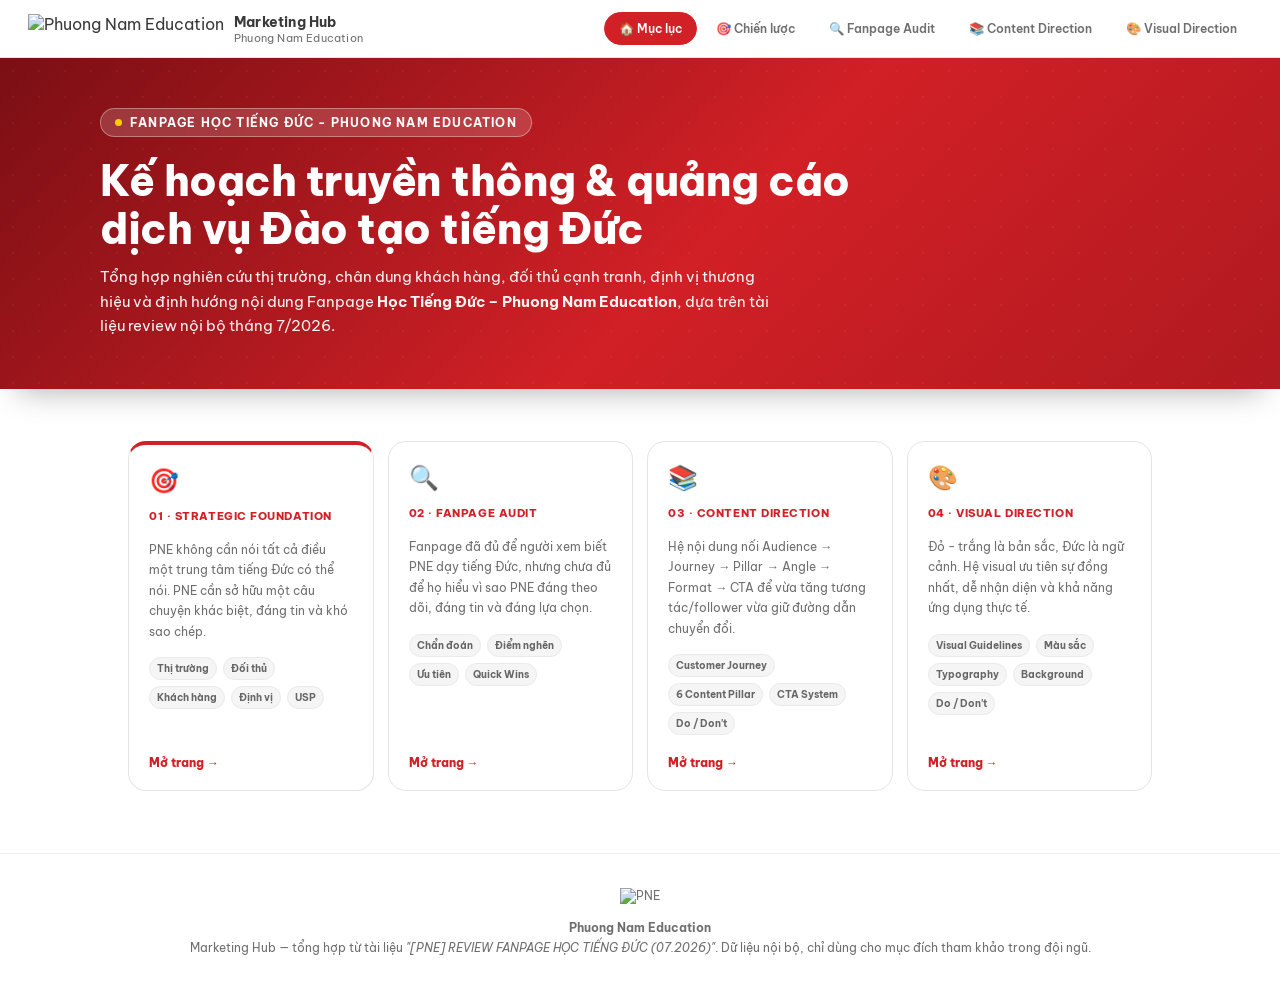
==== commit 6d07a77e: "Add files via upload" ====
--- a/index.html
+++ b/index.html
@@ -1,933 +1,65 @@
-<html lang="vi"><head>
+<!doctype html>
+<html lang="vi">
+<head>
 <meta charset="UTF-8">
-<meta name="viewport" content="width=device-width, initial-scale=1.0">
+<meta name="viewport" content="width=device-width,initial-scale=1.0">
 <title>Marketing Hub · Phuong Nam Education</title>
 <link rel="preconnect" href="https://fonts.googleapis.com">
-<link rel="preconnect" href="https://fonts.gstatic.com" crossorigin="">
-<link href="https://fonts.googleapis.com/css2?family=Be+Vietnam+Pro:ital,wght@0,400;0,500;0,600;0,700;0,800;1,400&amp;display=swap" rel="stylesheet">
-<style>
-  :root{
-    --red:#D12026;
-    --red-dark:#7A0F14;
-    --red-mid:#B01A20;
-    --red-soft:#E94B51;
-    --red-pale:#FFE8E9;
-    --gold:#FFCC00;
-    --green:#1E9E4E;
-    --green-bg:#EAF9EF;
-    --bg:#FFFFFF;
-    --panel:#F1F1F1;
-    --ink:#393939;
-    --ink-soft:#6F6F6F;
-    --line:#E7E3E1;
-    --radius:16px;
-  }
-  *{box-sizing:border-box;}
-  html{scroll-behavior:smooth;}
-  body{
-    margin:0;
-    font-family:'Be Vietnam Pro', sans-serif;
-    color:var(--ink);
-    background:var(--bg);
-    -webkit-font-smoothing:antialiased;
-  }
-  a{color:inherit;}
-  img{max-width:100%;display:block;}
-
-  /* ===== Top bar ===== */
-  .topbar{
-    position:sticky; top:0; z-index:50;
-    display:flex; align-items:center; justify-content:space-between; gap:16px;
-    padding:12px 28px;
-    background:rgba(255,255,255,0.94);
-    backdrop-filter:blur(10px);
-    border-bottom:1px solid var(--line);
-  }
-  .topbar .brand{display:flex; align-items:center; gap:10px; flex:none;}
-  .topbar .brand img{height:30px; width:auto;}
-  .topbar .brand-text{font-weight:700; font-size:13.5px; letter-spacing:.2px;}
-  .topbar .brand-text span{display:block; font-weight:400; font-size:10.5px; color:var(--ink-soft);}
-  nav.tabs{display:flex; gap:4px; overflow-x:auto; scrollbar-width:none;}
-  nav.tabs::-webkit-scrollbar{display:none;}
-  nav.tabs button{
-    white-space:nowrap; cursor:pointer;
-    font-family:inherit; font-size:12.3px; font-weight:600;
-    padding:8px 14px; border-radius:999px; border:1.5px solid transparent;
-    background:transparent;
-    color:var(--ink-soft); text-decoration:none;
-    transition:background .15s, color .15s, border-color .15s;
-  }
-  nav.tabs button:hover{background:var(--panel); color:var(--ink);}
-  nav.tabs button.active{background:var(--red); color:#fff; border-color:var(--red);}
-
-  /* ===== Hero ===== */
-  .hero{
-    position:relative;
-    padding:50px 28px 50px;
-    background:linear-gradient(135deg, var(--red-dark) 0%, var(--red) 55%, var(--red-mid) 100%);
-    color:#fff;
-    overflow:hidden;
-    box-shadow:0 18px 30px -18px rgba(0,0,0,.35);
-  }
-  .hero::after{
-    content:"";
-    position:absolute; inset:0;
-    background-image:radial-gradient(circle, rgba(255,255,255,.30) 1.5px, transparent 1.5px);
-    background-size:26px 26px;
-    opacity:.14;
-    pointer-events:none;
-  }
-  .hero-deco{
-    position:absolute; top:50%; right:-40px; transform:translateY(-50%);
-    width:460px; height:460px; opacity:.16; pointer-events:none; z-index:1;
-  }
-  @media(max-width:900px){.hero-deco{display:none;}}
-  .hero-inner{max-width:1080px; margin:0 auto; position:relative; z-index:2;}
-  .hero .eyebrow{
-    display:inline-flex; align-items:center; gap:8px;
-    font-size:12px; font-weight:700; letter-spacing:1.2px; text-transform:uppercase;
-    background:rgba(255,255,255,.16); border:1px solid rgba(255,255,255,.35);
-    padding:6px 14px; border-radius:999px; margin-bottom:20px;
-  }
-  .hero .eyebrow .dot{width:7px; height:7px; border-radius:50%; background:var(--gold);}
-  .hero h1{font-size:clamp(26px, 4vw, 42px); font-weight:800; line-height:1.14; margin:0 0 12px; letter-spacing:-.5px;}
-  .hero p.lead{font-size:15px; max-width:640px; line-height:1.65; color:rgba(255,255,255,.95); margin:0 0 0px;}
-
-  .hero-nav-title{font-size:11.5px; font-weight:700; text-transform:uppercase; letter-spacing:1px; color:rgba(255,255,255,.75); margin-bottom:12px;}
-  .hero-nav{display:grid; grid-template-columns:repeat(4,1fr); gap:10px;}
-  @media(max-width:820px){.hero-nav{grid-template-columns:repeat(2,1fr);}}
-  .hero-nav button{
-    all:unset; cursor:pointer; box-sizing:border-box; font-family:inherit;
-    display:flex; flex-direction:column; gap:4px;
-    background:rgba(255,255,255,.13); border:1px solid rgba(255,255,255,.28);
-    border-radius:14px; padding:13px 14px; width:100%;
-    transition:background .15s, transform .15s;
-  }
-  .hero-nav button:hover{background:rgba(255,255,255,.24); transform:translateY(-2px);}
-  .hero-nav .hn-emoji{font-size:18px;}
-  .hero-nav .hn-label{font-size:12px; font-weight:700; color:#fff;}
-  .hero-nav .hn-sub{font-size:10.5px; color:rgba(255,255,255,.8); line-height:1.3;}
-
-  /* ===== Sections ===== */
-  main{max-width:1080px; margin:0 auto; padding:0 28px;}
-  .section{display:none;}
-  .section.visible{display:block; animation:fadein .25s ease;}
-  @keyframes fadein{from{opacity:0; transform:translateY(6px);} to{opacity:1; transform:translateY(0);}}
-  section.pane{padding:120px 0 84px;}
-  .sec-head{margin-bottom:48px; max-width:760px;}
-  .sec-tag{
-    display:inline-block; font-size:11.5px; font-weight:700; color:var(--red);
-    text-transform:uppercase; letter-spacing:1px; margin:30px 0px 16px;
-  }
-  .sec-head h2{font-size:clamp(21px,3vw,28px); font-weight:800; margin:0 0 16px; letter-spacing:-.3px;}
-  .sec-head p{font-size:14px; color:var(--ink-soft); line-height:1.65; margin:0;}
-
-  h3.block-title{font-size:15.5px; font-weight:700; margin:0 0 14px; display:flex; align-items:center; gap:7px;}
-
-  /* Cards / grids */
-  .grid{display:grid; gap:14px;}
-  .grid-2{grid-template-columns:repeat(2,1fr);}
-  .grid-3{grid-template-columns:repeat(3,1fr);}
-  .grid-4{grid-template-columns:repeat(4,1fr);}
-  @media(max-width:820px){.grid-2,.grid-3,.grid-4{grid-template-columns:1fr;}}
-
-  .card{
-    background:var(--panel); border-radius:var(--radius); padding:20px;
-    border:1px solid transparent;
-  }
-  .card.outline{background:#fff; border:1px solid var(--line);}
-  .card h3{font-size:14.8px; font-weight:700; margin:0 0 8px; display:flex; align-items:center; gap:7px;}
-  .card p{font-size:12.9px; color:var(--ink-soft); line-height:1.62; margin:0;}
-  .card .badge{
-    display:inline-block; font-size:10.5px; font-weight:700; color:var(--red);
-    background:var(--red-pale); padding:3px 9px; border-radius:999px; margin-bottom:10px;
-  }
-
-  .pill-row{display:flex; flex-wrap:wrap; gap:6px; margin-top:10px;}
-  .pill{font-size:11px; font-weight:600; background:#fff; border:1px solid var(--line); padding:4px 10px; border-radius:999px; color:var(--ink-soft);}
-
-  table{width:100%; border-collapse:collapse; font-size:12.6px;}
-  th,td{text-align:left; padding:10px 12px; border-bottom:1px solid var(--line); vertical-align:top;}
-  th{font-size:10.5px; text-transform:uppercase; letter-spacing:.5px; color:var(--ink-soft); font-weight:700;}
-  tr:last-child td{border-bottom:none;}
-  .table-wrap{background:#fff; border:1px solid var(--line); border-radius:var(--radius); overflow:hidden; padding:4px 16px;}
-  .table-wrap.compact table{font-size:12px;}
-
-  .stars{color:var(--gold); letter-spacing:1px; text-shadow:0 0 1px rgba(0,0,0,.25);}
-
-  blockquote{
-    margin:0; padding:15px 17px; background:#fff; border-left:3px solid var(--red);
-    border-radius:0 10px 10px 0; font-style:italic; font-size:13px; color:var(--ink);
-  }
-
-  .accordion{border:1px solid var(--line); border-radius:var(--radius); overflow:hidden; background:#fff;}
-  .accordion + .accordion{margin-top:12px;}
-  .accordion summary{
-    cursor:pointer; list-style:none; padding:16px 20px; font-weight:700; font-size:14px;
-    display:flex; align-items:center; justify-content:space-between; gap:12px;
-  }
-  .accordion summary::-webkit-details-marker{display:none;}
-  .accordion summary .chev{color:var(--red); font-size:13px; transition:transform .2s; flex:none;}
-  .accordion[open] summary .chev{transform:rotate(90deg);}
-  .accordion .acc-body{padding:0 20px 20px; font-size:13px; color:var(--ink-soft); line-height:1.7;}
-  .accordion .acc-body h4{color:var(--ink); font-size:12.6px; margin:14px 0 6px;}
-  .accordion .acc-body ul{margin:6px 0; padding-left:18px;}
-
-  .swatch{border-radius:12px; height:70px; display:flex; align-items:flex-end; padding:8px; position:relative;}
-  .swatch span{background:rgba(255,255,255,.9); font-size:10.5px; font-weight:700; padding:3px 7px; border-radius:6px;}
-
-  /* Pair table for Do/Dont, symmetric rows */
-  .pair-table{display:flex; flex-direction:column; gap:8px;}
-  .pair-head{display:grid; grid-template-columns:1fr 1fr; gap:12px; margin-bottom:2px;}
-  .pair-head span{font-size:11px; font-weight:700; text-transform:uppercase; letter-spacing:.6px;}
-  .pair-head .h-do{color:var(--green);} .pair-head .h-dont{color:var(--red);}
-  .pair-row{display:grid; grid-template-columns:1fr 1fr; gap:12px;}
-  @media(max-width:680px){.pair-row{grid-template-columns:1fr;}}
-  .pair-cell{font-size:12.6px; line-height:1.55; padding:10px 13px; border-radius:10px; display:flex; gap:8px; align-items:flex-start;}
-  .pair-cell .ic{flex:none; font-size:13px; line-height:1.4;}
-  .pair-cell.pc-do{background:var(--green-bg); border-left:3px solid var(--green);}
-  .pair-cell.pc-dont{background:var(--red-pale); border-left:3px solid var(--red);}
-
-  .hook-table td:first-child, .hook-table th:first-child{width:36px; text-align:center; font-weight:700; color:var(--red);}
-
-  .checklist{background:#fff; border:1px solid var(--line); border-radius:var(--radius); padding:8px 20px;}
-  .checklist ul{margin:0; padding-left:0; list-style:none; font-size:13px; color:var(--ink); line-height:1;}
-  .checklist li{padding:11px 0; border-bottom:1px solid var(--line); display:flex; gap:10px; align-items:flex-start;}
-  .checklist li:last-child{border-bottom:none;}
-  .checklist li::before{content:"☐"; color:var(--red); font-size:15px; flex:none; line-height:1.3;}
-
-  .moodboard-fig{background:#fff; border:1px solid var(--line); border-radius:var(--radius); overflow:hidden;}
-  .moodboard-fig img{width:100%; display:block;}
-  .moodboard-fig figcaption{padding:12px 18px; font-size:12px; color:var(--ink-soft); border-top:1px solid var(--line);}
-
-  footer{padding:34px 28px 56px; text-align:center; color:var(--ink-soft); font-size:12px;}
-  footer .brand-mini{display:flex; align-items:center; justify-content:center; gap:8px; margin-bottom:10px;}
-  footer .brand-mini img{height:22px;}
-</style>
+<link rel="preconnect" href="https://fonts.gstatic.com" crossorigin>
+<link href="https://fonts.googleapis.com/css2?family=Be+Vietnam+Pro:ital,wght@0,400;0,500;0,600;0,700;0,800;1,400&display=swap" rel="stylesheet">
+<link rel="stylesheet" href="styles.css">
+<script src="script.js" defer></script>
 </head>
 <body>
 <header class="topbar">
-  <div class="brand">
-    <img src="[data-uri]" alt="Phuong Nam Education">
-    <div class="brand-text">Marketing Hub<span>Phuong Nam Education</span></div>
-  </div>
-  <nav class="tabs" id="tabnav">
-    <button data-target="thi-truong" class="active">📊 Thị trường</button>
-    <button data-target="khach-hang" class="">🧑‍🎓 Khách hàng</button>
-    <button data-target="doi-thu" class="">⚔️ Đối thủ</button>
-    <button data-target="dinh-vi" class="">🎯 Định vị &amp; USP</button>
-    <button data-target="review" class="">🔍 Review Fanpage</button>
-    <button data-target="content" class="">📚 Content Pillar</button>
-    <button data-target="quy-chuan" class="">✅ Quy chuẩn</button>
-    <button data-target="visual" class="">🎨 Visual</button>
-  </nav>
+  <div class="brand"><img src="assets/logo.png" alt="Phuong Nam Education"><div class="brand-text">Marketing Hub<span>Phuong Nam Education</span></div></div>
+  <nav class="tabs"><a href="index.html" class="active">🏠 Mục lục</a><a href="strategy.html">🎯 Chiến lược</a><a href="audit.html">🔍 Fanpage Audit</a><a href="content.html">📚 Content Direction</a><a href="visual.html">🎨 Visual Direction</a></nav>
 </header>
-
 <section class="hero">
-  
   <div class="hero-inner">
     <div class="eyebrow"><span class="dot"></span>Fanpage Học Tiếng Đức - Phuong Nam Education</div>
     <h1>Kế hoạch truyền thông &amp; quảng cáo<br>dịch vụ Đào tạo tiếng Đức</h1>
     <p class="lead">Tổng hợp nghiên cứu thị trường, chân dung khách hàng, đối thủ cạnh tranh, định vị thương hiệu và định hướng nội dung Fanpage <strong>Học Tiếng Đức – Phuong Nam Education</strong>, dựa trên tài liệu review nội bộ tháng 7/2026.</p>
   </div>
 </section>
-
 <main>
-<section class="section visible" id="thi-truong">
-<div class="pane">
-  <div class="sec-head">
-    <span class="sec-tag">📊 Phần 1.1 · Nghiên cứu thị trường</span>
-    <h2>Phân tích thị trường</h2>
-    <p>Các số liệu và xu hướng cốt lõi định hình chiến lược nội dung Fanpage.</p>
+<section class="toc-wrap">
+  <div class="toc-grid toc-grid-four">
+    <a class="toc-card featured" href="strategy.html">
+      <span class="toc-icon">🎯</span>
+      <span class="toc-num">01 · STRATEGIC FOUNDATION</span>
+      <p>PNE không cần nói tất cả điều một trung tâm tiếng Đức có thể nói. PNE cần sở hữu một câu chuyện khác biệt, đáng tin và khó sao chép.</p>
+      <div class="toc-badges"><span>Thị trường</span><span>Đối thủ</span><span>Khách hàng</span><span>Định vị</span><span>USP</span></div>
+      <span class="toc-link">Mở trang →</span>
+    </a>
+    <a class="toc-card" href="audit.html">
+      <span class="toc-icon">🔍</span>
+      <span class="toc-num">02 · FANPAGE AUDIT</span>
+      <p>Fanpage đã đủ để người xem biết PNE dạy tiếng Đức, nhưng chưa đủ để họ hiểu vì sao PNE đáng theo dõi, đáng tin và đáng lựa chọn.</p>
+      <div class="toc-badges"><span>Chẩn đoán</span><span>Điểm nghẽn</span><span>Ưu tiên</span><span>Quick Wins</span></div>
+      <span class="toc-link">Mở trang →</span>
+    </a>
+    <a class="toc-card" href="content.html">
+      <span class="toc-icon">📚</span>
+      <span class="toc-num">03 · CONTENT DIRECTION</span>
+      <p>Hệ nội dung nối Audience → Journey → Pillar → Angle → Format → CTA để vừa tăng tương tác/follower vừa giữ đường dẫn chuyển đổi.</p>
+      <div class="toc-badges"><span>Customer Journey</span><span>6 Content Pillar</span><span>CTA System</span><span>Do / Don't</span></div>
+      <span class="toc-link">Mở trang →</span>
+    </a>
+    <a class="toc-card" href="visual.html">
+      <span class="toc-icon">🎨</span>
+      <span class="toc-num">04 · VISUAL DIRECTION</span>
+      <p>Đỏ - trắng là bản sắc, Đức là ngữ cảnh. Hệ visual ưu tiên sự đồng nhất, dễ nhận diện và khả năng ứng dụng thực tế.</p>
+      <div class="toc-badges"><span>Visual Guidelines</span><span>Màu sắc</span><span>Typography</span><span>Background</span><span>Do / Don't</span></div>
+      <span class="toc-link">Mở trang →</span>
+    </a>
   </div>
-
-  <h3 class="block-title">👥 Số lượng học viên mới trung bình / năm</h3>
-  <div class="grid grid-2" style="margin-bottom:28px;">
-    <div class="card">
-      <span class="badge">Online · Toàn quốc</span>
-      <h3>🌐 30.000 – 35.000 học viên</h3>
-      <p>mới mỗi năm — nhóm tăng trưởng nhanh nhất.</p>
-    </div>
-    <div class="card">
-      <span class="badge">Offline · TP.HCM &amp; phía Nam</span>
-      <h3>🏫 15.000 – 18.000 học viên</h3>
-      <p>mới mỗi năm — trọng điểm tại TP.HCM và các tỉnh lân cận.</p>
-    </div>
-  </div>
-
-  <h3 class="block-title">📈 Tốc độ tăng trưởng</h3>
-  <div class="table-wrap compact" style="margin-bottom:28px;">
-    <table>
-      <tbody><tr><th>Giai đoạn</th><th>Tăng trưởng</th></tr>
-      <tr><td>2022–2023</td><td>~15%</td></tr>
-      <tr><td>2024–2025</td><td>25–30%</td></tr>
-      <tr><td>2026 (dự báo)</td><td>~20%</td></tr>
-    </tbody></table>
-  </div>
-
-  <h3 class="block-title">🚀 Bốn xu hướng lớn đang định hình ngành</h3>
-  <div class="grid grid-2" style="margin-bottom:28px;">
-    <div class="card outline">
-      <h3>1️⃣ Nâng cấp đầu ra từ B1 sang B2</h3>
-      <p>Người học ngày càng quan tâm đến khả năng sử dụng tiếng Đức thực tế (B2), chứ không chỉ một chứng chỉ.</p>
-    </div>
-    <div class="card outline">
-      <h3>2️⃣ Tiếng Đức là khoản đầu tư sự nghiệp &amp; định cư lâu dài</h3>
-      <p>Nhu cầu không còn giới hạn ở du học nghề, mà mở rộng sang du học hàn lâm, phát triển nghề nghiệp, doanh nghiệp Đức tại Việt Nam.</p>
-    </div>
-    <div class="card outline">
-      <h3>3️⃣ Trải nghiệm học mở rộng thành hệ sinh thái hỗ trợ liên tục</h3>
-      <p>Người học kỳ vọng hỗ trợ liên tục qua app, AI, E-learning, công cụ luyện tập ngoài giờ.</p>
-    </div>
-    <div class="card outline">
-      <h3>4️⃣ Nhu cầu mở rộng sang nhiều mục tiêu nghề nghiệp</h3>
-      <p>Ngoài Điều dưỡng, các ngành Nhà hàng – Khách sạn và Kỹ thuật đang tăng trưởng mạnh.</p>
-    </div>
-  </div>
-
-  <div class="grid grid-2">
-    <div class="card" style="background:var(--red-pale);">
-      <h3>🏆 Cơ hội lớn nhất cho PNE</h3>
-      <p>Định vị khác biệt từ lợi thế <strong>"Học và thi ÖSD cùng một nơi"</strong> và hệ sinh thái học tập toàn diện.</p>
-    </div>
-    <div class="card" style="background:var(--panel);">
-      <h3>⚠️ Thách thức lớn nhất</h3>
-      <p>Nội dung ngành ngày càng giống nhau (lịch khai giảng, ưu đãi, từ vựng); niềm tin khách hàng suy giảm trước các cam kết đầu ra không thực tế; chi phí tiếp cận tăng trong khi chuyển đổi Organic suy giảm.</p>
-    </div>
-  </div>
-</div>
 </section>
-<section class="section" id="khach-hang">
-<div class="pane">
-  <div class="sec-head">
-    <span class="sec-tag">🧑‍🎓 Phần 1.2 · Khách hàng &amp; Insight</span>
-    <h2>Chân dung khách hàng</h2>
-    <p>Sáu chân dung khách hàng chính, chia theo ba nhóm: Học sinh–Sinh viên, Phụ huynh, Người đi làm–Doanh nghiệp.</p>
-  </div>
-
-  <div class="grid grid-3">
-    <div class="card outline">
-      <span class="badge">HS–SV · 18–22 tuổi</span>
-      <h3>🎒 Nam — Du học nghề</h3>
-      <p><strong>Insight:</strong> "Sẵn sàng theo đuổi ngôn ngữ khó nếu thấy lộ trình đủ rõ để đi đến cùng."</p>
-      <p style="margin-top:8px;"><strong>Rào cản:</strong> sợ không có năng khiếu, sợ học không kịp, khó phân biệt trung tâm thực chất.</p>
-      <div class="pill-row"><span class="pill">TikTok</span><span class="pill">Facebook</span><span class="pill">Facebook Groups</span></div>
-    </div>
-    <div class="card outline">
-      <span class="badge">HS–SV · 18–28 tuổi</span>
-      <h3>🎓 Minh Anh — Du học Đại học/Thạc sĩ</h3>
-      <p><strong>Insight:</strong> "Không chỉ cần một tấm bằng tiếng Đức; cần năng lực đủ để không tụt lại khi vào giảng đường."</p>
-      <p style="margin-top:8px;"><strong>Rào cản:</strong> lo chương trình thiên về luyện thi, khó đánh giá chiều sâu chuyên môn giáo viên.</p>
-      <div class="pill-row"><span class="pill">Google Search</span><span class="pill">YouTube</span><span class="pill">Threads</span></div>
-    </div>
-    <div class="card outline">
-      <span class="badge">Phụ huynh · 40–55 tuổi</span>
-      <h3>👩‍👧 Chị Mai — Phụ huynh học viên</h3>
-      <p><strong>Insight:</strong> "Không thể học thay con, nhưng cần biết nơi mình chọn đủ trách nhiệm để không bỏ mặc con giữa hành trình."</p>
-      <p style="margin-top:8px;"><strong>Rào cản:</strong> khó đánh giá chất lượng trước khi đăng ký, lo quảng cáo khác trải nghiệm thực tế.</p>
-      <div class="pill-row"><span class="pill">Google Search</span><span class="pill">Website</span><span class="pill">Hội nhóm phụ huynh</span></div>
-    </div>
-    <div class="card outline">
-      <span class="badge">Đi làm · 23–35 tuổi</span>
-      <h3>💼 Quốc Huy — Du học nghề</h3>
-      <p><strong>Insight:</strong> "Không còn nhiều thời gian để thử và sai; nơi tôi chọn phải giúp mình duy trì việc học đến cùng."</p>
-      <p style="margin-top:8px;"><strong>Rào cản:</strong> lịch làm việc không ổn định, khó duy trì năng lượng sau giờ làm.</p>
-      <div class="pill-row"><span class="pill">TikTok</span><span class="pill">Facebook</span><span class="pill">YouTube</span></div>
-    </div>
-    <div class="card outline">
-      <span class="badge">Đi làm · 24–40 tuổi</span>
-      <h3>📈 Thu Hà — Phát triển sự nghiệp</h3>
-      <p><strong>Insight:</strong> "Không muốn học thêm một chứng chỉ; muốn tiếng Đức giúp làm việc tốt hơn."</p>
-      <p style="margin-top:8px;"><strong>Rào cản:</strong> nội dung phổ thông không sát công việc, khó tìm chương trình đúng ngành.</p>
-      <div class="pill-row"><span class="pill">LinkedIn</span><span class="pill">Facebook</span><span class="pill">Workshop chuyên ngành</span></div>
-    </div>
-    <div class="card outline">
-      <span class="badge">B2B · 30–50 tuổi</span>
-      <h3>🏢 Anh Tuấn — Đào tạo nội bộ</h3>
-      <p><strong>Insight:</strong> "Không cần khóa học đại trà; cần đối tác hiểu mục tiêu kinh doanh và chứng minh được hiệu quả đào tạo."</p>
-      <p style="margin-top:8px;"><strong>Rào cản:</strong> chương trình có sẵn không phù hợp, khó đo lường hiệu quả sau đào tạo.</p>
-      <div class="pill-row"><span class="pill">LinkedIn</span><span class="pill">Sự kiện DN</span><span class="pill">Đối tác giới thiệu</span></div>
-    </div>
-  </div>
-
-  <h3 class="block-title" style="margin-top:30px;">💬 Insight ẩn — điều khách hàng không nói ra</h3>
-  <div class="grid grid-2">
-    <blockquote>Khách hàng không chỉ cần tin PNE giỏi, mà cần tin <strong>bản thân mình có thể theo được</strong>.</blockquote>
-    <blockquote>Khách hàng không tìm một lời hứa đổi đời; họ tìm một <strong>lộ trình khiến tương lai bớt mơ hồ</strong>.</blockquote>
-    <blockquote>Người chọn Offline đang mua một <strong>môi trường buộc bản thân duy trì kỷ luật</strong>.</blockquote>
-    <blockquote>Người chọn Online không tìm cách học dễ hơn, mà tìm cách để <strong>việc học tồn tại được trong cuộc sống của họ</strong>.</blockquote>
-    <blockquote>Khách hàng <strong>sợ mất thời gian hơn cả mất học phí</strong> — một lựa chọn sai có thể lỡ cả kỳ tuyển sinh.</blockquote>
-    <blockquote>Khách hàng càng thấy nhiều lời cam kết, họ càng cần <strong>nhiều bằng chứng hơn để tin</strong>.</blockquote>
-  </div>
-</div>
-</section>
-<section class="section" id="doi-thu">
-<div class="pane">
-  <div class="sec-head">
-    <span class="sec-tag">⚔️ Phần 1.3 · Đối thủ cạnh tranh</span>
-    <h2>Cấu trúc cạnh tranh trên Fanpage</h2>
-    <p>Năm nhóm đối thủ cạnh tranh trực tiếp hoặc gián tiếp sự chú ý, niềm tin và quyết định đăng ký của người học trên môi trường số.</p>
-  </div>
-
-  <div class="accordion" open="">
-    <summary>🏛️ 1. Tổ chức khảo thí &amp; thương hiệu chuẩn quốc tế <span class="chev">›</span></summary>
-    <div class="acc-body">
-      <p><em>Goethe-Institut HCMC, CMMB Việt Nam (TELC), Deutsch Campus HCMC (ÖSD)</em></p>
-      <h4>✅ Điểm mạnh</h4><ul><li>Uy tín thương hiệu gần như không cần giải thích</li><li>Nguồn kiến thức, thông tin kỳ thi chính thống</li></ul>
-      <h4>⚠️ Điểm hạn chế</h4><ul><li>Nội dung mang tính thể chế, tạo khoảng cách với người mới bắt đầu</li><li>Ít cá nhân hóa thông điệp theo từng nhóm học viên</li></ul>
-    </div>
-  </div>
-
-  <div class="accordion">
-    <summary>✈️ 2. Trung tâm kết hợp du học &amp; định hướng nghề nghiệp <span class="chev">›</span></summary>
-    <div class="acc-body">
-      <p><em>CMMB Việt Nam, IECS, EduGo, German Link, SHD Academy</em></p>
-      <h4>✅ Điểm mạnh</h4><ul><li>Nội dung dễ chạm mong muốn du học nghề, nhiều chất liệu cảm xúc</li></ul>
-      <h4>⚠️ Điểm hạn chế</h4><ul><li>Nội dung tiếng Đức dễ bị đặt dưới nội dung du học/tuyển sinh</li><li>Ít phục vụ nhóm du học hàn lâm, người đi làm tại Việt Nam</li></ul>
-    </div>
-  </div>
-
-  <div class="accordion">
-    <summary>📖 3. Trung tâm chuyên sâu về đào tạo tiếng Đức <span class="chev">›</span></summary>
-    <div class="acc-body">
-      <p><em>Trung tâm ngoại ngữ ĐH KHXH&amp;NV Tp.HCM, German Center (ST), Deutsch Zentrum</em> — nhóm cạnh tranh gần nhất với PNE.</p>
-      <h4>✅ Điểm mạnh</h4><ul><li>Thông điệp tập trung, khách hàng dễ hiểu sản phẩm chính</li><li>Dễ tạo nội dung đều đặn từ giáo trình và lớp học</li></ul>
-      <h4>⚠️ Điểm hạn chế</h4><ul><li>Nội dung dễ rơi vào công thức giống nhau: từ vựng, lịch khai giảng, ưu đãi, điểm thi</li><li>Chất lượng thường được tuyên bố nhiều hơn được chứng minh</li></ul>
-    </div>
-  </div>
-
-  <div class="accordion">
-    <summary>🎥 4. Giáo viên cá nhân &amp; thương hiệu chuyên gia <span class="chev">›</span></summary>
-    <div class="acc-body">
-      <p><em>Tiếng Đức Frau Mai, Tùng Deutsch, Học tiếng Đức cùng PRIMA</em></p>
-      <h4>✅ Điểm mạnh</h4><ul><li>Gương mặt và cá tính rõ ràng, dễ tạo kết nối cảm xúc, phản hồi nhanh</li></ul>
-      <h4>⚠️ Điểm hạn chế</h4><ul><li>Chất lượng phụ thuộc một cá nhân, khó bảo đảm khi mở rộng, thiếu hệ thống khảo thí</li></ul>
-    </div>
-  </div>
-
-  <div class="accordion">
-    <summary>📱 5. Kênh nội dung &amp; nền tảng học miễn phí <span class="chev">›</span></summary>
-    <div class="acc-body">
-      <p><em>Duolingo, Todaii German, Memrise, các cộng đồng Ausbildung</em> — cạnh tranh trực tiếp thời gian &amp; sự chú ý, không phải sản phẩm.</p>
-      <h4>✅ Điểm mạnh</h4><ul><li>Rào cản tiếp cận gần như bằng không, đáp ứng ngay câu hỏi của người học</li></ul>
-      <h4>⚠️ Điểm hạn chế</h4><ul><li>Chất lượng thông tin không đồng đều, kiến thức rời rạc, không tạo lộ trình</li></ul>
-    </div>
-  </div>
-</div>
-</section>
-<section class="section" id="dinh-vi">
-<div class="pane">
-  <div class="sec-head">
-    <span class="sec-tag">🎯 Phần 2 · Chiến lược Marketing</span>
-    <h2>Phân khúc, Định vị &amp; USP</h2>
-    <p>Năm phân khúc khách hàng (Segmentation), định vị thương hiệu (Positioning) và hệ thống USP làm nền tảng cho toàn bộ nội dung Fanpage.</p>
-  </div>
-
-  <h3 class="block-title">🛒 Phân khúc khách hàng</h3>
-  <div class="table-wrap" style="margin-bottom:30px;">
-    <table>
-      <tbody><tr><th>Phân khúc</th><th>Quy mô</th><th>Tiềm năng</th><th>Mức chi trả</th><th>Độ khó tiếp cận</th></tr>
-      <tr><td>Du học nghề Đức (Mass Market)</td><td>40–45%</td><td class="stars">★★★★★</td><td>Trung bình</td><td>🟢 Dễ</td></tr>
-      <tr><td>Du học Hàn lâm (Academic Premium)</td><td>20–25%</td><td class="stars">★★★★☆</td><td>Cao</td><td>🟡 Trung bình</td></tr>
-      <tr><td>Người đi làm phát triển sự nghiệp</td><td>15–20%</td><td class="stars">★★★★☆</td><td>Cao</td><td>🟡 Trung bình</td></tr>
-      <tr><td>Phụ huynh đầu tư giáo dục</td><td>10–15%</td><td class="stars">★★★☆☆</td><td>Cao</td><td>🟡 Trung bình</td></tr>
-      <tr><td>Khách hàng doanh nghiệp (B2B)</td><td>5–10%</td><td class="stars">★★★★☆</td><td>Rất cao</td><td>🔴 Khó</td></tr>
-    </tbody></table>
-  </div>
-
-  <h3 class="block-title">🗺️ Định vị thương hiệu</h3>
-  <div class="grid grid-2" style="margin-bottom:30px;">
-    <div class="card" style="background:var(--red); color:#fff;">
-      <span class="badge" style="background:rgba(255,255,255,.2); color:#fff;">💬 Positioning Statement</span>
-      <p style="color:#fff; font-size:13.5px; line-height:1.75;">Dành cho những học viên cần một lộ trình tiếng Đức đáng tin cậy để du học hay phát triển sự nghiệp, Phuong Nam Education (PNE) là Trung tâm đào tạo &amp; khảo thí ÖSD mang đến giải pháp toàn diện từ vạch xuất phát đến chứng chỉ đầu ra. Bằng 15 năm kinh nghiệm và hệ sinh thái hỗ trợ 24/7, PNE cam kết đồng hành giúp học viên vững vàng tiến độ, xóa bỏ nỗi lo đứt gãy và chinh phục mục tiêu đến cùng.</p>
-    </div>
-    <div class="card outline">
-      <h3>⭐ Định vị cốt lõi</h3>
-      <p style="font-size:15px; font-weight:700; color:var(--red); margin-bottom:12px;">"Người đồng hành đáng tin cậy trên hành trình học và thi tiếng Đức."</p>
-      <div class="pill-row">
-        <span class="pill">An tâm</span><span class="pill">Đồng hành</span><span class="pill">Vững vàng</span><span class="pill">Tin cậy</span>
-      </div>
-      <p style="margin-top:12px;">Bốn điểm khác biệt: tích hợp đào tạo &amp; khảo thí ÖSD trong cùng hệ thống · hỗ trợ trước-trong-sau giờ học · lớp học đề cao tương tác · linh hoạt hình thức học.</p>
-    </div>
-  </div>
-
-  <h3 class="block-title">💎 Hệ thống USP</h3>
-  <div class="grid grid-3">
-    <div class="card" style="background:var(--red-pale); grid-column:1 / -1;">
-      <span class="badge">🔑 USP cốt lõi</span>
-      <h3>🎓 Học và thi ÖSD cùng một nơi</h3>
-      <p>PNE đồng hành từ xây nền tảng, luyện thi đến tham gia kỳ thi ÖSD trong cùng một hệ thống — giảm gián đoạn, tăng an tâm. Tính khác biệt cao vì số đơn vị được cấp phép liên kết tổ chức thi ÖSD tại TP.HCM còn hạn chế.</p>
-    </div>
-    <div class="card outline"><h3>📱 Hệ sinh thái học tập toàn diện</h3><p>PNE HUB, App Học Tiếng Đức PNE và nền tảng E-learning giúp việc học tiếp diễn liên tục trước, trong và sau giờ lên lớp.</p></div>
-    <div class="card outline"><h3>🔀 Hình thức học đa dạng</h3><p>Offline, Online, 1 kèm 1 trong cùng một hệ thống, giúp học viên duy trì lộ trình dù hoàn cảnh cá nhân thay đổi.</p></div>
-    <div class="card outline"><h3>💻 Lớp học thử tiếng Đức online miễn phí</h3><p>Khách hàng trải nghiệm chất lượng đào tạo thực tế trước khi quyết định đăng ký — giảm rào cản ra quyết định và tạo nguồn nội dung Social mạnh mẽ.</p></div>
-  </div>
-</div>
-</section>
-<section class="section" id="review">
-<div class="pane">
-  <div class="sec-head">
-    <span class="sec-tag">🔍 Phần 3 · Review hiện trạng (01/05 – 20/07/2026)</span>
-    <h2>Đánh giá kênh Fanpage Organic</h2>
-    <p>Fanpage đang thực hiện khá tốt vai trò tuyển sinh &amp; thông tin, nhưng chưa khai thác tương xứng hai vai trò quan trọng hơn: <strong>xây dựng thương hiệu</strong> và <strong>nuôi dưỡng niềm tin</strong>.</p>
-  </div>
-
-  <div class="grid grid-2" style="margin-bottom:26px;">
-    <div class="card outline">
-      <h3>👁️ First impression &amp; hồ sơ trang</h3>
-      <p>Tên trang, URL rõ ràng, hỗ trợ tốt cho tìm kiếm. Tuy nhiên: phần giới thiệu chưa nêu bật vai trò đào tạo + khảo thí ÖSD; chỉ có 1 đánh giá (chưa đủ social proof); địa chỉ còn lỗi trình bày; hệ thống liên kết chưa tích hợp Website/TikTok/Zalo OA.</p>
-    </div>
-    <div class="card outline">
-      <h3>🔗 Mức độ thể hiện Brand Emotion</h3>
-      <p>Thể hiện tốt "uy tín" và "chuyên môn", nhưng còn thiếu cảm giác "được đồng hành" và "an tâm". Một số CTA như "Đăng ký ngay", "Deal", "Hết chỗ" vô tình tạo cảm xúc khẩn cấp hơn là an tâm.</p>
-    </div>
-  </div>
-
-  <h3 class="block-title">📅 Tần suất Content Pillar hiện tại (01/05–20/07/2026, 38 bài)</h3>
-  <div class="table-wrap" style="margin-bottom:26px;">
-    <table>
-      <tbody><tr><th>Content Pillar</th><th>Content Angle</th><th>Số bài</th><th>Tần suất</th></tr>
-      <tr><td rowspan="3">Branding</td><td>Tuyển sinh &amp; Khai giảng</td><td>5</td><td>13%</td></tr>
-      <tr><td>Khảo thí ÖSD</td><td>7</td><td>18%</td></tr>
-      <tr><td>Lớp học thử miễn phí</td><td>10</td><td>26%</td></tr>
-      <tr><td rowspan="2">Engagement</td><td>Kiến thức tiếng Đức</td><td>12</td><td>32%</td></tr>
-      <tr><td>Giải trí &amp; bắt trend</td><td>3</td><td>8%</td></tr>
-    </tbody></table>
-  </div>
-
-  <div class="grid grid-2">
-    <div class="card" style="background:var(--panel);">
-      <h3>✅ Điểm mạnh hiện tại</h3>
-      <p>Chủ đề đa dạng · duy trì đăng đều · có cả nội dung ngắn và video · tính giáo dục tốt.</p>
-    </div>
-    <div class="card" style="background:var(--red-pale);">
-      <h3>🚧 Điểm hạn chế cần khắc phục</h3>
-      <p>Chưa có series dài hạn · chưa có tuyến nội dung riêng theo Persona · thiếu nội dung theo Customer Journey · thiếu tuyến chứng minh USP · thiếu nội dung tạo Brand Recall · Insight khai thác còn ở mức bề mặt.</p>
-    </div>
-  </div>
-</div>
-</section>
-<section class="section" id="content">
-<div class="pane">
-  <div class="sec-head">
-    <span class="sec-tag">📚 Phần 3.5 · Đề xuất định hướng nội dung</span>
-    <h2>Khung 5 Content Pillar</h2>
-    <p>Chuyển dịch từ tư duy <em>"đăng để bán khóa học"</em> sang <em>"đăng để xây thương hiệu, nuôi dưỡng niềm tin và hỗ trợ chuyển đổi"</em>. Mỗi bài viết theo cấu trúc hành vi: <strong>Dừng lại → Xem tiếp → Follow → Tin tưởng → Mua</strong>.</p>
-  </div>
-
-  <h3 class="block-title">🧭 Phân bổ theo hành trình khách hàng</h3>
-  <div class="table-wrap" style="margin-bottom:34px;">
-    <table>
-      <tbody><tr><th>Giai đoạn</th><th>Câu hỏi tâm lý</th><th>Nội dung tương ứng</th></tr>
-      <tr><td>🌱 Người lạ (Awareness)</td><td>"Nội dung này có liên quan đến tôi không?"</td><td>Chẩn đoán, sai lầm, tình huống, self-test (Pillar 1)</td></tr>
-      <tr><td>🔁 Người xem lặp lại (Consideration)</td><td>"Page này có tiếp tục hữu ích không?"</td><td>Series chuyên môn, chữa bài, luyện kỹ năng (Pillar 2)</td></tr>
-      <tr><td>👍 Người cân nhắc (Trust)</td><td>"PNE có thật sự giải quyết được vấn đề của tôi không?"</td><td>Lớp học thật, case study, hệ sinh thái (Pillar 3)</td></tr>
-      <tr><td>💰 Người sẵn sàng mua (Conversion)</td><td>"Lớp nào phù hợp và quyết định này có an toàn không?"</td><td>Lộ trình theo Persona, lịch khai giảng, so sánh (Pillar 4, 5)</td></tr>
-    </tbody></table>
-  </div>
-
-  <h3 class="block-title">🧱 5 Content Pillar</h3>
-  <div class="grid grid-3" style="margin-bottom:14px;">
-    <div class="card outline">
-      <span class="badge">25%</span>
-      <h3>🩺 1. Nhận diện đúng điểm nghẽn</h3>
-      <p>Awareness. Đặt người xem vào tình huống thực tế để tự nhận ra lỗ hổng kiến thức.</p>
-    </div>
-    <div class="card outline">
-      <span class="badge">25%</span>
-      <h3>🎯 2. Học để dùng, thi để đạt</h3>
-      <p>Awareness &amp; Consideration. Khai thác USP cốt lõi "Học và thi ÖSD cùng một nơi".</p>
-    </div>
-    <div class="card" style="background:var(--red-pale);">
-      <span class="badge">30%</span>
-      <h3>🏫 3. Bên trong hành trình PNE</h3>
-      <p>Consideration &amp; Trust — Pillar quan trọng nhất. Biến USP thành bằng chứng thực tế qua góc nhìn học viên.</p>
-    </div>
-    <div class="card outline">
-      <span class="badge">15%</span>
-      <h3>⭐️ 4. Quyết định đúng cho từng mục tiêu</h3>
-      <p>Conversion. Xử lý rào cản ra quyết định theo từng Persona.</p>
-    </div>
-    <div class="card outline">
-      <span class="badge">5%</span>
-      <h3>👨‍👩‍👧 5. Góc Phụ huynh &amp; B2B</h3>
-      <p>Conversion &amp; Loyalty. Lấp khoảng trống: phụ huynh cần xoa dịu lo lắng, B2B cần case study.</p>
-    </div>
-    <div class="card" style="background:var(--panel);">
-      <h3>⚖️ Nguyên tắc phân bổ</h3>
-      <p><strong>80%</strong> nội dung giáo dục &amp; xây niềm tin (Pillar 1–3), chỉ <strong>20%</strong> hướng trực tiếp đến chuyển đổi (Pillar 4–5). Meme/trend/văn hoá không còn là Pillar riêng — tối đa 10–15%/tháng.</p>
-    </div>
-  </div>
-
-  <details class="accordion">
-    <summary>📋 Xem chi tiết Content Angle theo từng Pillar <span class="chev">›</span></summary>
-    <div class="acc-body">
-
-      <h4>🩺 Pillar 1 — Nhận diện đúng điểm nghẽn</h4>
-      <table>
-        <tbody><tr><th>Content Angle</th><th>Mô tả</th><th>Định dạng</th></tr>
-        <tr><td>Chẩn đoán lỗi sai phổ biến</td><td>Phân tích lỗi đặc trưng của người Việt (ngữ pháp, phát âm, dùng từ, cấu trúc câu), chỉ nguyên nhân gốc và cách sửa</td><td>Reels 30–60s, Carousel tự chẩn đoán</td></tr>
-        <tr><td>Tự kiểm tra trình độ nhanh</td><td>Bài test 30–60 giây theo từng trình độ A1–B2, giúp người xem tự nhận ra lỗ hổng</td><td>Poll/Quiz, ảnh bài làm có chú thích</td></tr>
-        <tr><td>Tình huống giao tiếp thực tế</td><td>Đặt người xem vào tình huống cụ thể (đặt món, phỏng vấn, viết email), phân tích các cách trả lời</td><td>Reels, bài viết ngắn</td></tr>
-        <tr><td>So sánh sách vở vs thực tế</td><td>Khác biệt giữa tiếng Đức trên sách và tiếng Đức trong công việc, du học, đời sống</td><td>Carousel infographic, Reels</td></tr>
-        <tr><td>Lỗi người Việt thường gặp</td><td>Phát âm, chia động từ, mạo từ, cấu trúc câu — nguyên nhân và cách tránh</td><td>Carousel, Reels, post hỏi đáp</td></tr>
-        <tr><td>Nhận diện dấu hiệu học sai hướng</td><td>Dấu hiệu người học chưa nên luyện đề, hoặc đang học sai phương pháp</td><td>Bài viết ngắn, carousel</td></tr>
-        <tr><td>Góc nhìn cho người đi làm</td><td>Học mãi không đều: do lịch học hay thói quen? Online kém hiệu quả vì hình thức hay vì lớp thiếu tương tác?</td><td>Bài viết chuyên sâu, carousel</td></tr>
-      </tbody></table>
-
-      <h4 style="margin-top:20px;">🎯 Pillar 2 — Học để dùng, thi để đạt</h4>
-      <table>
-        <tbody><tr><th>Content Angle</th><th>Mô tả</th><th>Định dạng</th></tr>
-        <tr><td>Giải mã kỳ thi ÖSD</td><td>Tiêu chí chấm giải thích bằng bài làm thật, cấu trúc đề, lỗi thường mắc, mẹo phân bổ thời gian</td><td>Series video với giáo viên, livestream chữa bài</td></tr>
-        <tr><td>Luyện kỹ năng chuyên sâu</td><td>Mẹo luyện Nghe–Nói–Đọc–Viết theo tình huống thực tế</td><td>Carousel "trước–sau", worksheet</td></tr>
-        <tr><td>Tiếng Đức chuyên ngành</td><td>Từ vựng, mẫu câu cho Điều dưỡng, Nhà hàng–Khách sạn, Kỹ thuật, Sản xuất</td><td>Reels, carousel, long-form</td></tr>
-        <tr><td>Chữa bài thật</td><td>Video chữa trực tiếp lỗi sai: phiên bản đầu → sửa → thực hành → phiên bản sau</td><td>Video ngắn, carousel trước–sau</td></tr>
-        <tr><td>Luyện nghe–nói trong lớp</td><td>Cách tổ chức luyện nghe–nói, hoạt động tương tác, cách giáo viên sửa lỗi</td><td>Video lớp học thật, POV học viên</td></tr>
-        <tr><td>Chuẩn bị tâm lý phòng thi</td><td>Những lỗi thường gặp trong 3 tháng trước thi, tâm lý phòng thi</td><td>Bài viết chuyên sâu, video tư vấn</td></tr>
-        <tr><td>Giải đề có phương pháp</td><td>Giải một phần đề thi, tập trung cách tư duy thay vì học thuộc</td><td>Series video, carousel</td></tr>
-      </tbody></table>
-
-      <h4 style="margin-top:20px;">🏫 Pillar 3 — Bên trong hành trình PNE</h4>
-      <table>
-        <tbody><tr><th>Content Angle</th><th>Mô tả</th><th>Định dạng</th></tr>
-        <tr><td>Theo chân học viên: test đầu vào → mốc thi ÖSD</td><td>Hành trình thực tế: điểm xuất phát, điểm nghẽn, cách xử lý, tiến bộ</td><td>Video documentary ngắn, series 6–8 tập</td></tr>
-        <tr><td>Một giờ học thật tại PNE</td><td>Số lượt nói/tương tác/sửa lỗi trong một buổi học, cách phân bổ sĩ số</td><td>Video lớp học thật, POV học viên</td></tr>
-        <tr><td>Theo dõi lỗi sai qua nhiều buổi</td><td>Một lỗi được giáo viên theo dõi và sửa qua nhiều buổi như thế nào</td><td>Video ngắn, carousel</td></tr>
-        <tr><td>Tương tác trong lớp</td><td>Tương tác thầy–trò, trò–trò; cách tạo cơ hội thực hành</td><td>Video lớp học, ảnh có câu chuyện</td></tr>
-        <tr><td>Hệ sinh thái số trong hành động</td><td>Sau giờ học: học viên dùng PNE HUB, App, E-learning để làm gì</td><td>Screen recording, video hướng dẫn</td></tr>
-        <tr><td>Trải nghiệm Online ngoài TP.HCM</td><td>Học viên ở tỉnh xa trải nghiệm lớp, tương tác với giáo viên và bạn học</td><td>Video, phỏng vấn học viên</td></tr>
-        <tr><td>PNE hỗ trợ khi gặp khó khăn</td><td>Khi hụt kiến thức hoặc đổi lịch, PNE hỗ trợ ra sao</td><td>Case study, phỏng vấn</td></tr>
-        <tr><td>Hậu trường chuyên môn trước ngày thi</td><td>Chuẩn bị năng lực ngôn ngữ + tâm lý phòng thi, quy trình đăng ký–dự thi–nhận kết quả</td><td>Video documentary, album ảnh</td></tr>
-        <tr><td>Lớp học thử giúp kiểm chứng gì</td><td>Một buổi học thử giúp kiểm chứng những tiêu chí nào về chất lượng</td><td>Video học thử, checklist</td></tr>
-      </tbody></table>
-
-      <h4 style="margin-top:20px;">🧭 Pillar 4 — Quyết định đúng cho từng mục tiêu (theo Persona)</h4>
-      <table>
-        <tbody><tr><th>Persona</th><th>Mô tả</th><th>Định dạng</th></tr>
-        <tr><td>Du học nghề (35%)</td><td>Nếu trễ B1/B2, mốc hồ sơ nào bị ảnh hưởng? Rủi ro khi chọn khóa cấp tốc</td><td>Carousel ra quyết định, FAQ, video tư vấn</td></tr>
-        <tr><td>Du học hàn lâm (20%)</td><td>Khác biệt giữa tiếng Đức để thi và tiếng Đức để theo bài đại học</td><td>Carousel, bài viết chuyên sâu</td></tr>
-        <tr><td>Đi làm — du học nghề (15%)</td><td>Lộ trình thực tế khi chỉ có buổi tối/cuối tuần; chi phí của việc trì hoãn</td><td>Carousel, video tư vấn</td></tr>
-        <tr><td>Đi làm — phát triển sự nghiệp (10%)</td><td>Học tiếng Đức để tạo lợi thế tại doanh nghiệp Đức ở Việt Nam</td><td>Bài viết chuyên sâu, case study</td></tr>
-        <tr><td>Phụ huynh (10%)</td><td>Cách kiểm chứng trung tâm ngoài nghe tư vấn, dấu hiệu cam kết thiếu căn cứ</td><td>Checklist, bài viết chuyên sâu</td></tr>
-        <tr><td>Doanh nghiệp (10%)</td><td>Đào tạo theo tình huống công việc khác lớp đại trà thế nào</td><td>Case study, webinar</td></tr>
-      </tbody></table>
-
-      <h4 style="margin-top:20px;">👨‍👩‍👧 Pillar 5 — Góc Phụ huynh &amp; B2B</h4>
-      <table>
-        <tbody><tr><th>Content Angle</th><th>Mô tả</th><th>Định dạng</th></tr>
-        <tr><td>Phụ huynh: Lộ trình an toàn cho con</td><td>Quy trình theo dõi tiến độ, bằng chứng học tập — series "Lộ trình an toàn cho con"</td><td>Bài viết chuyên sâu, infographic, video</td></tr>
-        <tr><td>Phụ huynh: Kiểm chứng trung tâm</td><td>5 câu hỏi "xoáy sâu" nên hỏi trước khi đóng học phí</td><td>Checklist, carousel</td></tr>
-        <tr><td>Phụ huynh: Tài chính minh bạch</td><td>Lên kế hoạch tài chính, so sánh chi phí giữa các lựa chọn</td><td>Infographic, bài viết</td></tr>
-        <tr><td>Doanh nghiệp: Giải pháp đào tạo theo nhu cầu</td><td>Chương trình thiết kế riêng theo tình huống công việc, khảo sát đầu vào</td><td>Case study, webinar, bài viết chuyên sâu</td></tr>
-        <tr><td>Doanh nghiệp: Đo lường hiệu quả đào tạo</td><td>Báo cáo tiến độ, đánh giá đầu ra, ROI của đào tạo</td><td>Case study, infographic</td></tr>
-      </tbody></table>
-
-    </div>
-  </details>
-
-  
-  
-
-  
-  
-  <p style="font-size:12px; color:var(--ink-soft);"><em>Nguyên tắc: mỗi bài chỉ một CTA chính, đúng giai đoạn hành trình; Lead Magnet phải giải quyết đúng vấn đề bài viết.</em></p>
-</div>
-</section>
-<section class="section" id="quy-chuan">
-<div class="pane">
-  <div class="sec-head">
-    <span class="sec-tag">✅ Phần 4 · Quy chuẩn truyền thông</span>
-    <h2>Do / Don't khi triển khai nội dung</h2>
-    <p>Bộ quy chuẩn bắt buộc cho Copywriter, Designer và Video Editor. Khi có xung đột giữa bắt trend, tăng chuyển đổi và độ chính xác: ưu tiên <strong>đúng phạm vi sản phẩm → minh bạch → đúng định vị → dễ hiểu → hấp dẫn</strong>.</p>
-  </div>
-
-  <div class="accordion" open="">
-    <summary>🗣️ Cách gọi đối tượng &amp; xưng hô <span class="chev">›</span></summary>
-    <div class="acc-body">
-      <div class="pair-table">
-        <div class="pair-head"><span class="h-do">✅ Nên</span><span class="h-dont">🚫 Không nên</span></div>
-        <div class="pair-row">
-          <div class="pair-cell pc-do"><span class="ic">✅</span>Gọi theo vai trò thực tế: bạn, người học, học viên, phụ huynh, người đi làm, doanh nghiệp</div>
-          <div class="pair-cell pc-dont"><span class="ic">🚫</span>Gọi tất cả người xem là du học sinh, ứng viên du học nghề hoặc người chuẩn bị bay Đức</div>
-        </div>
-        <div class="pair-row">
-          <div class="pair-cell pc-do"><span class="ic">✅</span>Tự xưng "Phuong Nam Education" / "PNE" sau khi đã nhắc tên đầy đủ</div>
-          <div class="pair-cell pc-dont"><span class="ic">🚫</span>Dùng giọng quá suồng sã trong bài cần xây uy tín</div>
-        </div>
-        <div class="pair-row">
-          <div class="pair-cell pc-do"><span class="ic">✅</span>Dùng "giáo viên"</div>
-          <div class="pair-cell pc-dont"><span class="ic">🚫</span>Dùng "giảng viên"</div>
-        </div>
-        <div class="pair-row">
-          <div class="pair-cell pc-do"><span class="ic">✅</span>Chỉ dùng "PNE-er" khi nói với học viên hoặc cựu học viên PNE</div>
-          <div class="pair-cell pc-dont"><span class="ic">🚫</span>Gọi người lạ (chưa học) là "PNE-er"</div>
-        </div>
-      </div>
-    </div>
-  </div>
-
-  <div class="accordion">
-    <summary>🏷️ Định vị sản phẩm <span class="chev">›</span></summary>
-    <div class="acc-body">
-      <div class="pair-table">
-        <div class="pair-head"><span class="h-do">✅ Nên</span><span class="h-dont">🚫 Không nên</span></div>
-        <div class="pair-row">
-          <div class="pair-cell pc-do"><span class="ic">✅</span>Gọi đúng tên sản phẩm: khóa tiếng Đức A1–B2, lớp nhóm, 1 kèm 1, Online, Offline, thông thường/cấp tốc</div>
-          <div class="pair-cell pc-dont"><span class="ic">🚫</span>Gọi khóa tiếng Đức là "chương trình du học Đức", "lộ trình du học nghề" hoặc "gói sang Đức"</div>
-        </div>
-        <div class="pair-row">
-          <div class="pair-cell pc-do"><span class="ic">✅</span>Định vị PNE là đơn vị đào tạo &amp; liên kết tổ chức thi ÖSD trong cùng một hệ thống</div>
-          <div class="pair-cell pc-dont"><span class="ic">🚫</span>Suy diễn học tại nơi thi thành "dễ đỗ hơn" hoặc "được ưu tiên"</div>
-        </div>
-        <div class="pair-row">
-          <div class="pair-cell pc-do"><span class="ic">✅</span>Nhấn mạnh "học để sử dụng được tiếng Đức; thi để xác nhận năng lực"</div>
-          <div class="pair-cell pc-dont"><span class="ic">🚫</span>Bán chứng chỉ như kết quả duy nhất</div>
-        </div>
-        <div class="pair-row">
-          <div class="pair-cell pc-do"><span class="ic">✅</span>Mô tả khóa cấp tốc là chương trình cường độ cao hơn, cần tự học nhiều hơn</div>
-          <div class="pair-cell pc-dont"><span class="ic">🚫</span>Gọi cấp tốc là "đường tắt" hoặc "chắc chắn đạt bằng nhanh"</div>
-        </div>
-        <div class="pair-row">
-          <div class="pair-cell pc-do"><span class="ic">✅</span>Tư vấn Online/Offline theo mục tiêu, lịch cá nhân, vị trí, mức độ tự giác</div>
-          <div class="pair-cell pc-dont"><span class="ic">🚫</span>Khẳng định Online hoặc Offline luôn tốt hơn hình thức còn lại</div>
-        </div>
-      </div>
-    </div>
-  </div>
-
-  <div class="accordion">
-    <summary>⚠️ Từ ngữ nhạy cảm &amp; cam kết <span class="chev">›</span></summary>
-    <div class="acc-body">
-      <div class="pair-table">
-        <div class="pair-head"><span class="h-do">✅ Nên</span><span class="h-dont">🚫 Không nên</span></div>
-        <div class="pair-row">
-          <div class="pair-cell pc-do"><span class="ic">✅</span>Dùng ngôn ngữ có điều kiện: hướng đến, hỗ trợ, phù hợp khi, kết quả phụ thuộc vào</div>
-          <div class="pair-cell pc-dont"><span class="ic">🚫</span>Dùng "100%", "chắc chắn", "bảo đảm", "bao đỗ", "học xong có visa/việc làm"</div>
-        </div>
-        <div class="pair-row">
-          <div class="pair-cell pc-do"><span class="ic">✅</span>Nêu rõ kết quả phụ thuộc đầu vào, chuyên cần, thời lượng tự học, khả năng tiếp thu</div>
-          <div class="pair-cell pc-dont"><span class="ic">🚫</span>Gắn khóa học với lương, ngày bay, hoặc bảo đảm xuất cảnh</div>
-        </div>
-        <div class="pair-row">
-          <div class="pair-cell pc-do"><span class="ic">✅</span>Chỉ nói về visa/hồ sơ/việc làm khi có nguồn, ghi rõ đây không phải quyền lợi khóa học</div>
-          <div class="pair-cell pc-dont"><span class="ic">🚫</span>Dùng "top 1", "hàng đầu", "tỷ lệ đỗ cao nhất" khi không có nguồn kiểm chứng</div>
-        </div>
-        <div class="pair-row">
-          <div class="pair-cell pc-do"><span class="ic">✅</span>Dùng số liệu kết quả khi có nguồn, thời gian, mẫu số, điều kiện rõ ràng</div>
-          <div class="pair-cell pc-dont"><span class="ic">🚫</span>Dùng "PNE cấp bằng ÖSD"</div>
-        </div>
-        <div class="pair-row">
-          <div class="pair-cell pc-do"><span class="ic">✅</span>Phân biệt rõ đào tạo, luyện thi, đăng ký thi và tổ chức thi ÖSD</div>
-          <div class="pair-cell pc-dont"><span class="ic">🚫</span>Dùng "đổi đời", "việc nhẹ lương cao", "bay Đức thần tốc" để bán khóa</div>
-        </div>
-      </div>
-    </div>
-  </div>
-
-  <div class="accordion">
-    <summary>🎙️ Tone of voice <span class="chev">›</span></summary>
-    <div class="acc-body">
-      <div class="pair-table">
-        <div class="pair-head"><span class="h-do">✅ Nên</span><span class="h-dont">🚫 Không nên</span></div>
-        <div class="pair-row">
-          <div class="pair-cell pc-do"><span class="ic">✅</span>Trẻ trung, rõ ràng, gần gũi nhưng có căn cứ chuyên môn</div>
-          <div class="pair-cell pc-dont"><span class="ic">🚫</span>Mở bài chung chung: "Hôm nay cùng PNE học..."</div>
-        </div>
-        <div class="pair-row">
-          <div class="pair-cell pc-do"><span class="ic">✅</span>Ưu tiên tình huống cụ thể, hậu quả thực tế, giải pháp dễ hiểu</div>
-          <div class="pair-cell pc-dont"><span class="ic">🚫</span>Dọa, chê hoặc làm người học xấu hổ</div>
-        </div>
-        <div class="pair-row">
-          <div class="pair-cell pc-do"><span class="ic">✅</span>Chỉ dùng khẩn cấp khi deadline, số lượng, hoặc điều kiện là thật</div>
-          <div class="pair-cell pc-dont"><span class="ic">🚫</span>Lặp "đăng ký ngay", "hết chỗ", "deal sốc" khi không có dữ liệu</div>
-        </div>
-        <div class="pair-row">
-          <div class="pair-cell pc-do"><span class="ic">✅</span>Hạn chế tiếng Anh; nếu dùng phải giải thích bằng tiếng Việt</div>
-          <div class="pair-cell pc-dont"><span class="ic">🚫</span>Lạm dụng "deal", "slot", "output", "learning journey"</div>
-        </div>
-      </div>
-    </div>
-  </div>
-
-  <div class="accordion">
-    <summary>🥊 Cách nói về đối thủ &amp; thị trường <span class="chev">›</span></summary>
-    <div class="acc-body">
-      <div class="pair-table">
-        <div class="pair-head"><span class="h-do">✅ Nên</span><span class="h-dont">🚫 Không nên</span></div>
-        <div class="pair-row">
-          <div class="pair-cell pc-do"><span class="ic">✅</span>So sánh tiêu chí lựa chọn, không công kích tên thương hiệu</div>
-          <div class="pair-cell pc-dont"><span class="ic">🚫</span>Chê đối thủ, ám chỉ gian lận, hoặc dùng ảnh/logo đối thủ để hạ thấp</div>
-        </div>
-        <div class="pair-row">
-          <div class="pair-cell pc-do"><span class="ic">✅</span>Tập trung vào lợi thế PNE có thể chứng minh</div>
-          <div class="pair-cell pc-dont"><span class="ic">🚫</span>Tuyên bố "tốt hơn Goethe" hoặc "chuẩn quốc tế hơn" khi không có căn cứ</div>
-        </div>
-        <div class="pair-row">
-          <div class="pair-cell pc-do"><span class="ic">✅</span>Khi so sánh khóa học, nêu rõ đối tượng phù hợp và không phù hợp</div>
-          <div class="pair-cell pc-dont"><span class="ic">🚫</span>Dùng tuyên bố chung như "giáo viên tận tâm, chất lượng số một" mà không có bằng chứng</div>
-        </div>
-      </div>
-    </div>
-  </div>
-
-  <div class="accordion">
-    <summary>🔎 Minh bạch thông tin &amp; CTA <span class="chev">›</span></summary>
-    <div class="acc-body">
-      <div class="pair-table">
-        <div class="pair-head"><span class="h-do">✅ Nên</span><span class="h-dont">🚫 Không nên</span></div>
-        <div class="pair-row">
-          <div class="pair-cell pc-do"><span class="ic">✅</span>Bài bán khóa có đủ: trình độ, hình thức, lịch, đối tượng phù hợp, quyền lợi, điều kiện ưu đãi</div>
-          <div class="pair-cell pc-dont"><span class="ic">🚫</span>Chỉ ghi giá giảm và CTA</div>
-        </div>
-        <div class="pair-row">
-          <div class="pair-cell pc-do"><span class="ic">✅</span>Kết quả học viên có bối cảnh: đầu vào, thời gian học, chuyên cần, loại kỳ thi</div>
-          <div class="pair-cell pc-dont"><span class="ic">🚫</span>Dùng một case để ám chỉ mọi học viên sẽ đạt kết quả tương tự</div>
-        </div>
-        <div class="pair-row">
-          <div class="pair-cell pc-do"><span class="ic">✅</span>Phân biệt rõ chuẩn đầu ra khóa học, mục tiêu học tập, kết quả kỳ thi</div>
-          <div class="pair-cell pc-dont"><span class="ic">🚫</span>Đồng nhất hoàn thành khóa học với chắc chắn có bằng</div>
-        </div>
-        <div class="pair-row">
-          <div class="pair-cell pc-do"><span class="ic">✅</span>Kiểm tra phiên bản áp dụng của học phí, ưu đãi, app, E-learning trước khi đăng</div>
-          <div class="pair-cell pc-dont"><span class="ic">🚫</span>Copy thông tin từ bài cũ chưa kiểm tra lại</div>
-        </div>
-        <div class="pair-row">
-          <div class="pair-cell pc-do"><span class="ic">✅</span>Mỗi bài chỉ có một CTA chính, đúng giai đoạn hành trình</div>
-          <div class="pair-cell pc-dont"><span class="ic">🚫</span>Đưa 4–5 CTA trong một bài</div>
-        </div>
-        <div class="pair-row">
-          <div class="pair-cell pc-do"><span class="ic">✅</span>Lead Magnet phải giải quyết đúng vấn đề bài viết</div>
-          <div class="pair-cell pc-dont"><span class="ic">🚫</span>Hứa tài liệu nhưng chỉ gửi brochure bán hàng</div>
-        </div>
-      </div>
-    </div>
-  </div>
-
-  <h3 class="block-title" style="margin:30px 0 14px;">📝 Checklist duyệt nhanh trước khi đăng</h3>
-  <div class="checklist">
-    <ul>
-      <li>Sản phẩm chính trong bài có đúng là đào tạo tiếng Đức không?</li>
-      <li>Có câu nào khiến người xem hiểu PNE bảo đảm visa, việc làm, tỷ lệ đỗ không?</li>
-      <li>Tên khóa, trình độ, hình thức, lịch, giá, ưu đãi đã được xác nhận chưa?</li>
-      <li>USP có được chứng minh bằng quy trình, hình ảnh hoặc case thật không?</li>
-      <li>CTA có đúng giai đoạn hành trình và chỉ có một hành động chính không?</li>
-      <li>Visual có đọc được trên mobile và nằm trong vùng an toàn không?</li>
-      <li>Hình ảnh, điểm thi, bài làm, lời chứng thực đã có quyền sử dụng chưa?</li>
-      <li>Chính tả, dấu tiếng Việt, ký tự lỗi, link, footer đã được kiểm tra chưa?</li>
-    </ul>
-  </div>
-</div>
-</section>
-<section class="section" id="visual">
-<div class="pane">
-  <div class="sec-head">
-    <span class="sec-tag">🎨 Phần 4 · Visual Guideline</span>
-    <h2>Bảng màu &amp; quy tắc nhận diện</h2>
-    <p>Hệ màu cốt lõi của Fanpage, tuân theo bảng màu thương hiệu PNE và tông màu Visual Moodboard.</p>
-  </div>
-
-  <figure class="moodboard-fig" style="margin-bottom:28px;">
-    <img src="[data-uri]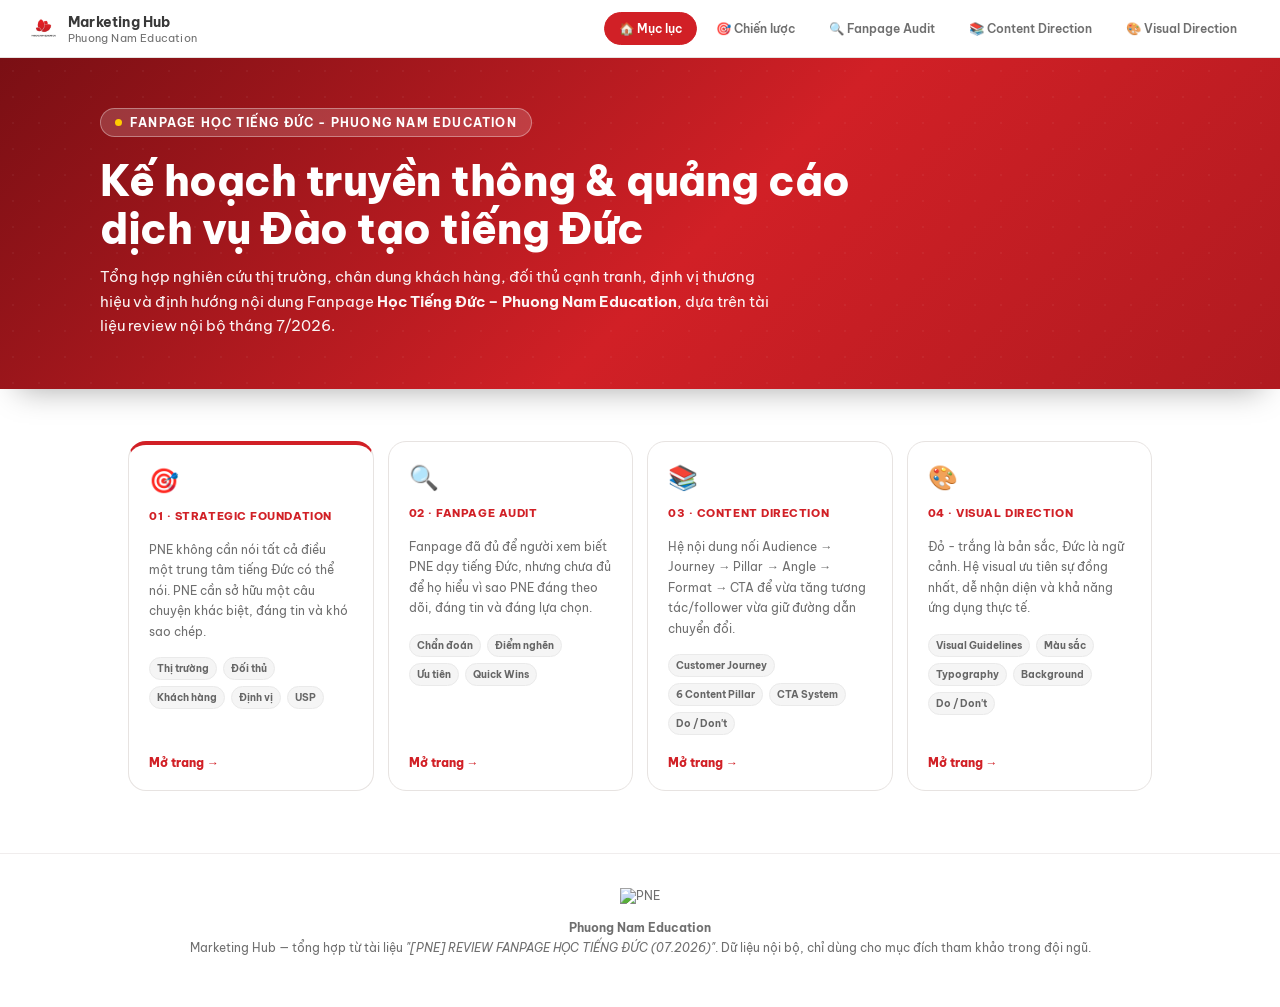
==== commit 98d3b72f: "Update logo image source in index.html" ====
--- a/index.html
+++ b/index.html
@@ -12,7 +12,7 @@
 </head>
 <body>
 <header class="topbar">
-  <div class="brand"><img src="assets/logo.png" alt="Phuong Nam Education"><div class="brand-text">Marketing Hub<span>Phuong Nam Education</span></div></div>
+  <div class="brand"><img src="logo.png" alt="Phuong Nam Education"><div class="brand-text">Marketing Hub<span>Phuong Nam Education</span></div></div>
   <nav class="tabs"><a href="index.html" class="active">🏠 Mục lục</a><a href="strategy.html">🎯 Chiến lược</a><a href="audit.html">🔍 Fanpage Audit</a><a href="content.html">📚 Content Direction</a><a href="visual.html">🎨 Visual Direction</a></nav>
 </header>
 <section class="hero">
@@ -62,4 +62,4 @@
   <div style="margin-top:5px;">Marketing Hub — tổng hợp từ tài liệu <em>"[PNE] REVIEW FANPAGE HỌC TIẾNG ĐỨC (07.2026)"</em>. Dữ liệu nội bộ, chỉ dùng cho mục đích tham khảo trong đội ngũ.</div>
 </footer>
 </body>
-</html>+</html>
